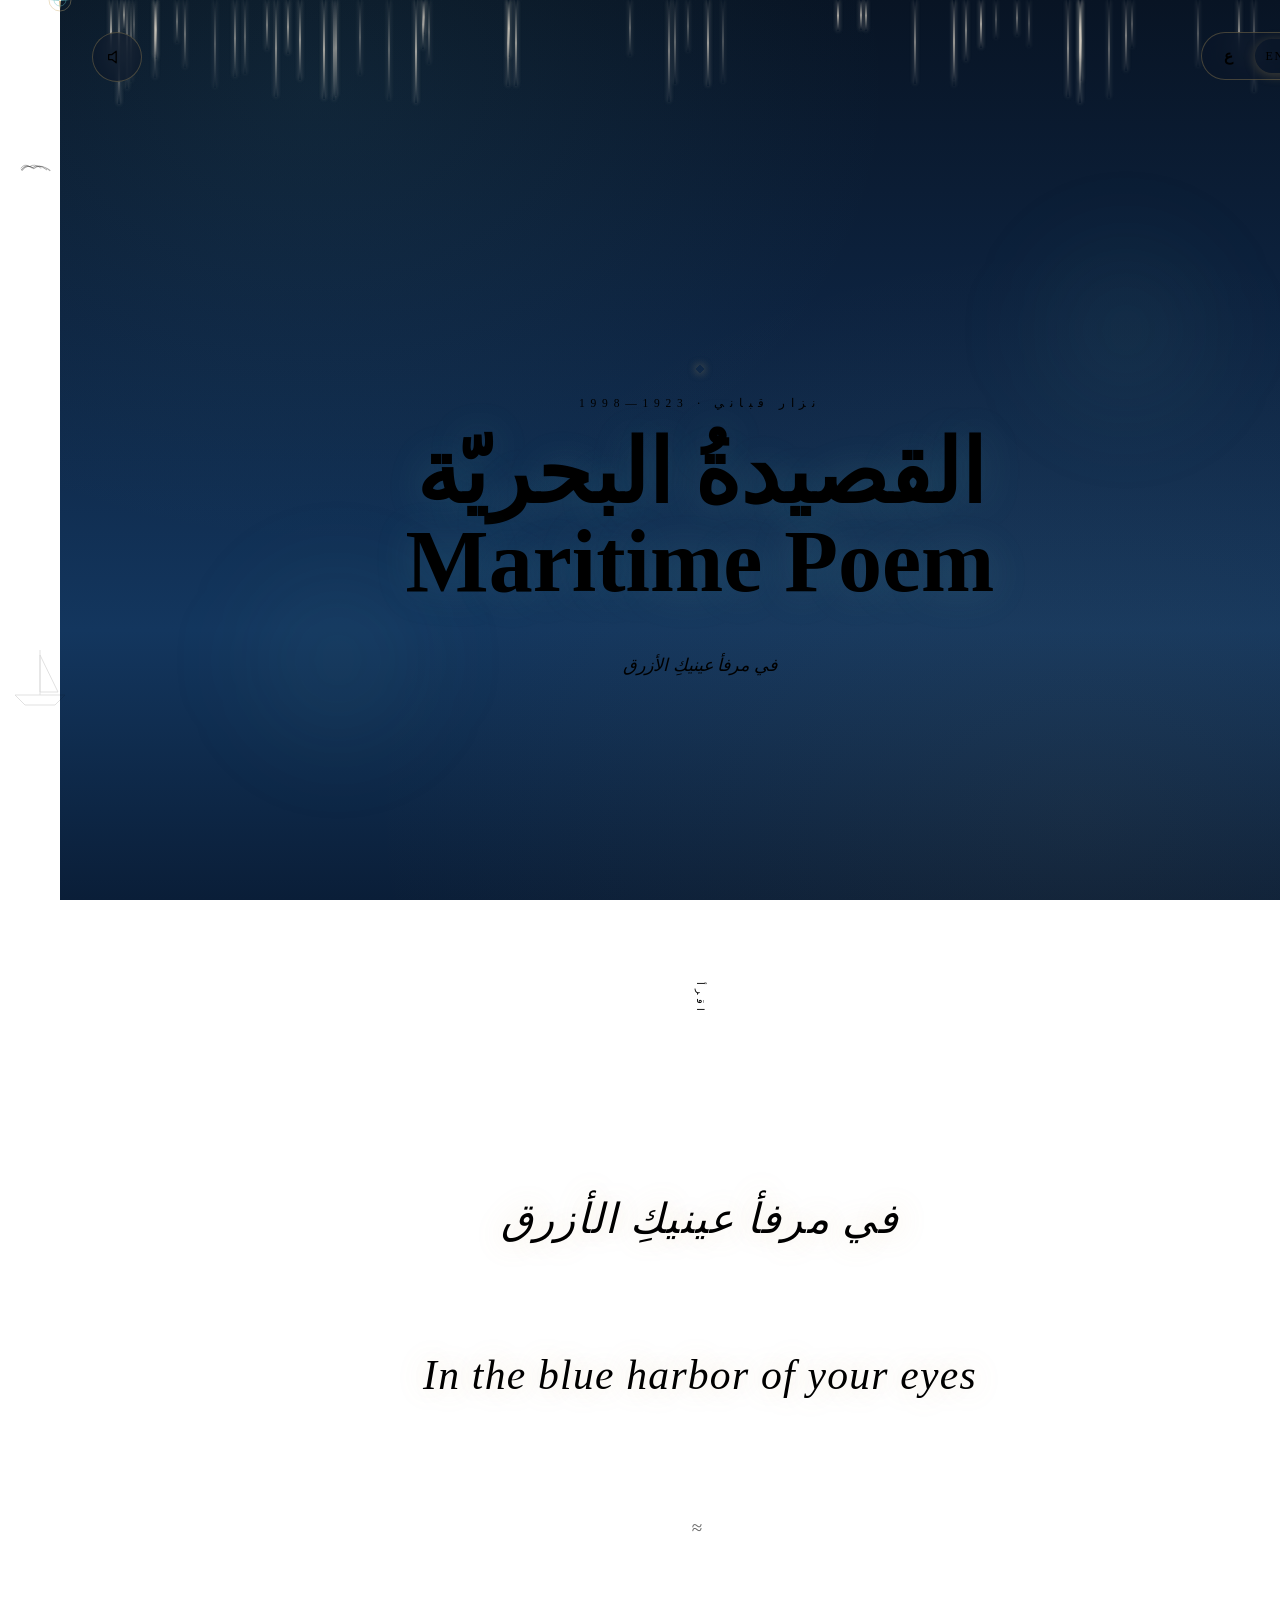
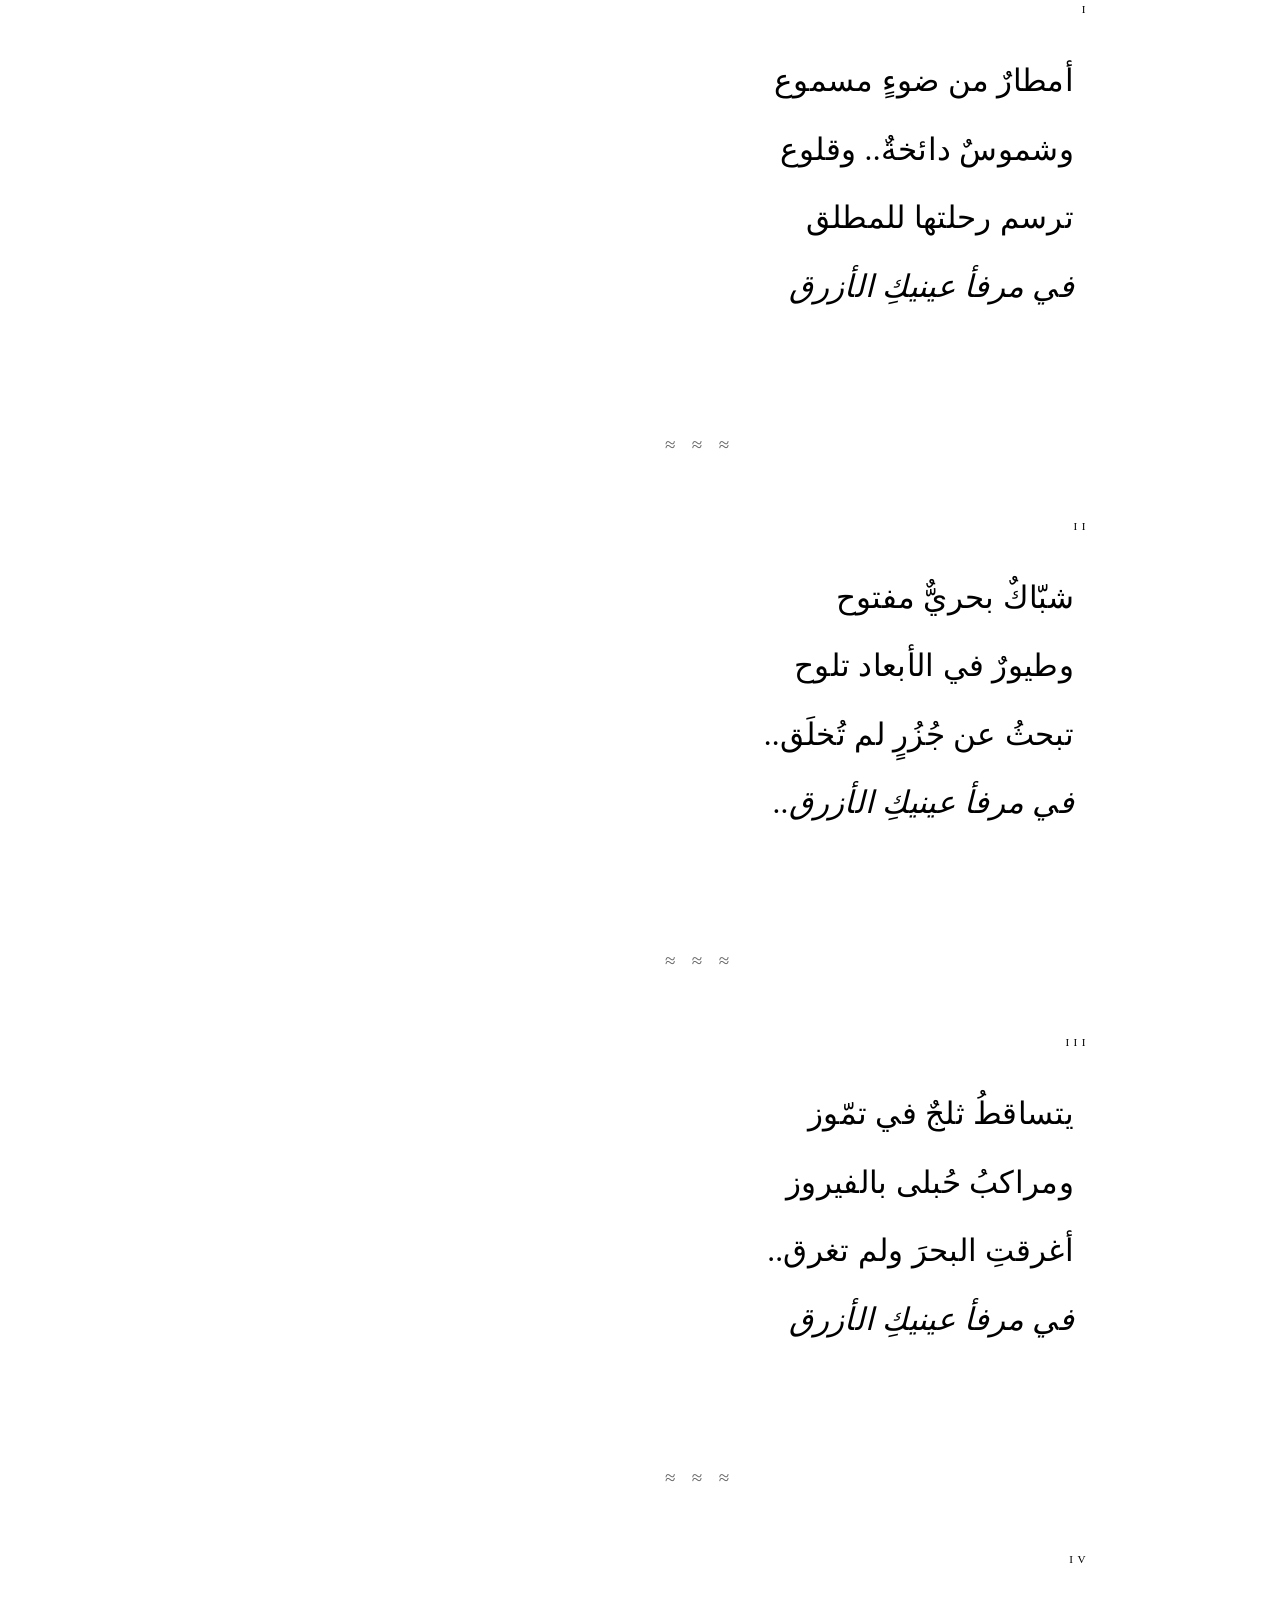
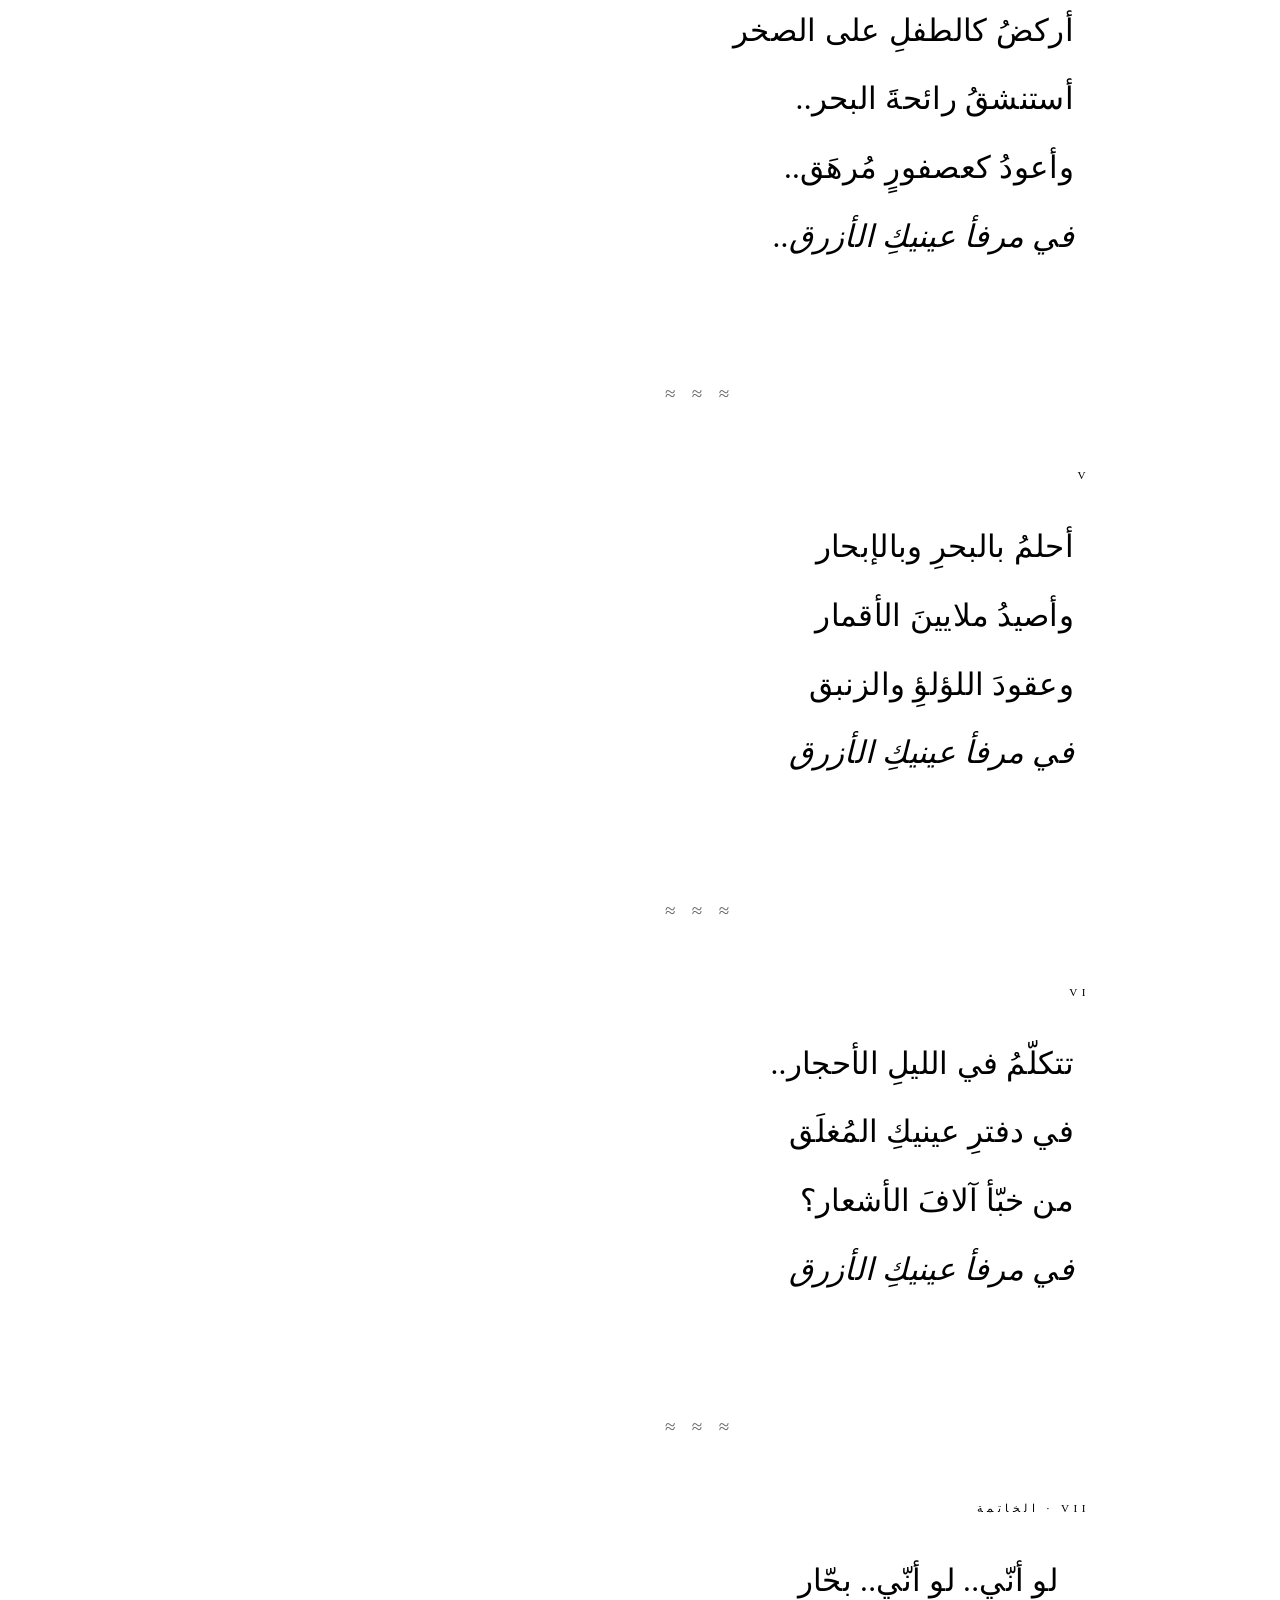
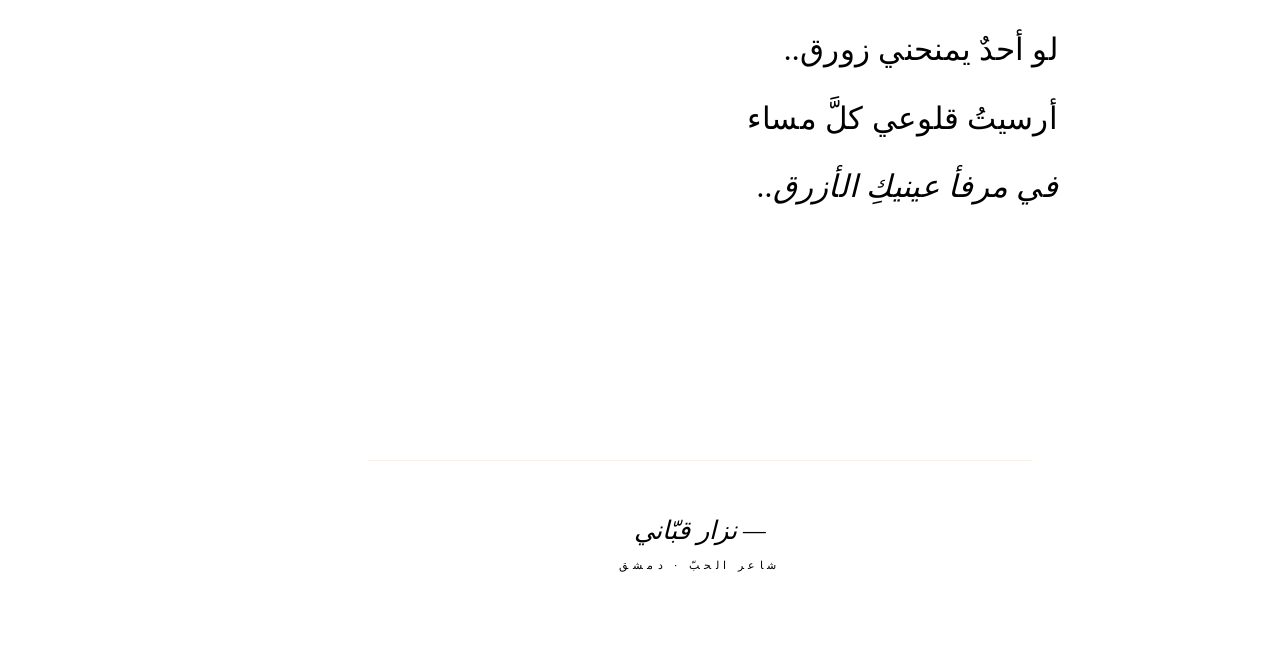
==== index.html @ 9390dfd2 "Update index.html" ====
<!DOCTYPE html>

<html lang="ar" dir="rtl">
<head>
<meta charset="UTF-8" />
<meta name="viewport" content="width=device-width, initial-scale=1.0" />
<title>القصيدة البحرية — نزار قباني</title>
<link rel="preconnect" href="https://fonts.googleapis.com">
<link rel="preconnect" href="https://fonts.gstatic.com" crossorigin>
<link href="https://fonts.googleapis.com/css2?family=Amiri:ital,wght@0,400;0,700;1,400&family=Marcellus&family=Cormorant+Garamond:ital,wght@0,300;1,300&display=swap" rel="stylesheet">
<style>
  :root {
    --ink: #0a1628;
    --deep: #0d2340;
    --harbor: #13365e;
    --wave: #1f5a8c;
    --mist: #6b96bd;
    --pearl: #e8dfd0;
    --gold: #c9a861;
    --turquoise: #5fb8b8;
    --paper: #f2ebdc;
  }

- { margin: 0; padding: 0; box-sizing: border-box; }

html, body {
background: var(–ink);
color: var(–paper);
font-family: ‘Amiri’, serif;
min-height: 100vh;
overflow-x: hidden;
}

/* ocean depth background */
.sea {
position: fixed;
inset: 0;
background:
radial-gradient(ellipse at 20% 10%, rgba(95, 184, 184, 0.08) 0%, transparent 40%),
radial-gradient(ellipse at 80% 90%, rgba(201, 168, 97, 0.06) 0%, transparent 50%),
linear-gradient(180deg, #081424 0%, #0d2340 35%, #13365e 70%, #0a1e38 100%);
z-index: -2;
}

/* grain overlay */
.sea::after {
content: ‘’;
position: absolute;
inset: 0;
background-image: url(“data:image/svg+xml;utf8,<svg xmlns='http://www.w3.org/2000/svg' width='200' height='200'><filter id='n'><feTurbulence type='fractalNoise' baseFrequency='0.9' numOctaves='3'/><feColorMatrix values='0 0 0 0 0.95, 0 0 0 0 0.87, 0 0 0 0 0.82, 0 0 0 0.08 0'/></filter><rect width='100%' height='100%' filter='url(%23n)'/></svg>”);
opacity: 0.5;
mix-blend-mode: overlay;
pointer-events: none;
}

/* falling light — “أمطار من ضوء مسموع” */
.rain {
position: fixed;
inset: 0;
z-index: 0;
pointer-events: none;
overflow: hidden;
}

.rain span {
position: absolute;
top: 0;
width: 1.5px;
background: linear-gradient(180deg, transparent, rgba(232, 223, 208, 0.9) 50%, transparent);
animation: fall linear infinite;
box-shadow: 0 0 4px rgba(232, 223, 208, 0.5);
will-change: transform;
}

@keyframes fall {
0% { transform: translateY(-20vh); opacity: 0; }
10% { opacity: 1; }
90% { opacity: 1; }
100% { transform: translateY(120vh); opacity: 0; }
}

/* distant birds */
.bird {
position: fixed;
top: 18%;
left: -40px;
z-index: -1;
opacity: 0.35;
animation: drift 60s linear infinite;
color: var(–mist);
}

.bird:nth-child(2) { top: 24%; animation-duration: 80s; animation-delay: -20s; opacity: 0.2;}
.bird:nth-child(3) { top: 14%; animation-duration: 95s; animation-delay: -45s; opacity: 0.28;}

@keyframes drift {
to { transform: translateX(110vw); }
}

/* layout */
.stage {
min-height: 100vh;
display: flex;
flex-direction: column;
align-items: center;
justify-content: center;
padding: 8vh 6vw;
position: relative;
z-index: 2;
}

/* top ornament */
.ornament {
display: flex;
align-items: center;
gap: 1.2rem;
color: var(–gold);
opacity: 0;
animation: fadeIn 2s 0.2s ease forwards;
}

.ornament .line {
width: 60px;
height: 1px;
background: linear-gradient(90deg, transparent, var(–gold), transparent);
}

.ornament .diamond {
width: 6px; height: 6px;
background: var(–gold);
transform: rotate(45deg);
box-shadow: 0 0 8px rgba(201, 168, 97, 0.6);
}

/* eyebrow */
.eyebrow {
font-family: ‘Marcellus’, serif;
font-size: 0.72rem;
letter-spacing: 0.5em;
color: var(–gold);
text-transform: uppercase;
margin-top: 1.5rem;
opacity: 0;
animation: fadeIn 2s 0.8s ease forwards;
}

/* title */
.title {
font-family: ‘Amiri’, serif;
font-weight: 700;
font-size: clamp(2.8rem, 7vw, 5.5rem);
line-height: 1;
color: var(–paper);
margin-top: 1.2rem;
margin-bottom: 0.6rem;
text-align: center;
opacity: 0;
animation: riseUp 2s 1.2s ease forwards;
text-shadow: 0 2px 40px rgba(95, 184, 184, 0.2);
}

.title .word {
display: inline-block;
position: relative;
}

.title .word::after {
content: ‘’;
position: absolute;
bottom: -10px;
right: 50%;
transform: translateX(50%);
width: 40px;
height: 1px;
background: var(–gold);
opacity: 0.5;
}

.byline {
font-family: ‘Amiri’, serif;
font-style: italic;
font-size: 1.1rem;
color: var(–mist);
margin-top: 2.5rem;
opacity: 0;
animation: fadeIn 2s 1.8s ease forwards;
}

/* scroll cue */
.scroll-cue {
position: absolute;
bottom: 4vh;
left: 50%;
transform: translateX(-50%);
font-family: ‘Marcellus’, serif;
font-size: 0.65rem;
letter-spacing: 0.4em;
color: var(–mist);
opacity: 0;
animation: fadeIn 2s 2.5s ease forwards, pulse 2s 3s ease infinite;
writing-mode: vertical-rl;
}

@keyframes pulse {
0%, 100% { opacity: 0.4; }
50% { opacity: 1; }
}

/* poem section */
.poem {
max-width: 780px;
margin: 0 auto;
padding: 10vh 6vw 14vh;
position: relative;
z-index: 2;
}

.stanza {
margin-bottom: 7rem;
position: relative;
opacity: 0;
transform: translateY(30px);
transition: all 1.5s ease;
}

.stanza.visible {
opacity: 1;
transform: translateY(0);
}

.stanza-num {
font-family: ‘Marcellus’, serif;
font-size: 0.7rem;
letter-spacing: 0.4em;
color: var(–gold);
margin-bottom: 2rem;
display: flex;
align-items: center;
gap: 1rem;
}

.stanza-num::before {
content: ‘’;
width: 40px;
height: 1px;
background: var(–gold);
opacity: 0.6;
}

.verse {
font-family: ‘Amiri’, serif;
font-size: clamp(1.4rem, 2.6vw, 1.95rem);
line-height: 2.2;
color: var(–paper);
text-align: right;
letter-spacing: 0.01em;
}

.verse .line {
display: block;
position: relative;
padding-right: 1rem;
transition: all 0.4s ease;
}

.verse .line:hover {
color: var(–turquoise);
padding-right: 1.4rem;
}

.verse .refrain {
color: var(–gold);
font-style: italic;
font-weight: 400;
}

.verse .refrain.big {
font-size: clamp(1.8rem, 3.5vw, 2.6rem);
text-align: center;
display: block;
padding: 2rem 0;
letter-spacing: 0.03em;
text-shadow: 0 0 30px rgba(201, 168, 97, 0.3);
}

.stanza.opening {
text-align: center;
margin-bottom: 4rem;
}

.stanza.final .verse {
border-right: 2px solid var(–gold);
padding-right: 1.5rem;
margin-right: -0.5rem;
}

.stanza.final .stanza-num {
color: var(–turquoise);
}

.stanza.final .stanza-num::before {
background: var(–turquoise);
}

.verse .accent {
color: var(–turquoise);
}

/* decorative separator */
.divider {
display: flex;
align-items: center;
justify-content: center;
gap: 1rem;
margin: 4rem auto;
color: var(–gold);
opacity: 0.6;
}

.divider .wave {
font-size: 1.2rem;
letter-spacing: 0.3em;
}

.divider .line {
width: 80px;
height: 1px;
background: linear-gradient(90deg, transparent, var(–gold), transparent);
}

/* footer */
.footer {
text-align: center;
padding: 6vh 2rem 10vh;
border-top: 1px solid rgba(201, 168, 97, 0.15);
max-width: 600px;
margin: 0 auto;
position: relative;
z-index: 2;
}

.footer .signature {
font-family: ‘Amiri’, serif;
font-style: italic;
font-size: 1.6rem;
color: var(–paper);
margin-bottom: 0.8rem;
}

.footer .meta {
font-family: ‘Marcellus’, serif;
font-size: 0.7rem;
letter-spacing: 0.4em;
color: var(–mist);
text-transform: uppercase;
}

/* animations */
@keyframes fadeIn {
to { opacity: 1; }
}

@keyframes riseUp {
to { opacity: 1; transform: translateY(0); }
}

/* decorative ship silhouette */
.ship {
position: absolute;
bottom: 20%;
left: -60px;
width: 80px;
opacity: 0.15;
color: var(–pearl);
animation: sail 90s linear infinite;
}

@keyframes sail {
to { transform: translateX(110vw); }
}

/* turquoise glow spots — “مراكب حبلى بالفيروز” */
.glow {
position: fixed;
width: 300px;
height: 300px;
border-radius: 50%;
background: radial-gradient(circle, rgba(95, 184, 184, 0.08) 0%, transparent 60%);
pointer-events: none;
z-index: -1;
filter: blur(40px);
}

.glow.a { top: 20%; right: 5%; animation: breathe 8s ease-in-out infinite; }
.glow.b { bottom: 10%; left: 10%; animation: breathe 12s ease-in-out infinite reverse; }

@keyframes breathe {
0%, 100% { transform: scale(1); opacity: 0.5; }
50% { transform: scale(1.2); opacity: 1; }
}

@media (max-width: 600px) {
.verse { font-size: 1.35rem; line-height: 2; }
.stanza { margin-bottom: 5rem; }
}

/* ============ INTERACTIVITY ============ */

/* custom cursor — a small compass/star */
body {
cursor: none;
}
@media (max-width: 768px) {
body { cursor: auto; }
.cursor, .cursor-trail { display: none !important; }
}

.cursor {
position: fixed;
top: 0; left: 0;
width: 24px;
height: 24px;
pointer-events: none;
z-index: 9999;
transform: translate(-50%, -50%);
transition: transform 0.1s ease-out, width 0.3s ease, height 0.3s ease;
mix-blend-mode: screen;
}

.cursor svg {
width: 100%;
height: 100%;
animation: cursorSpin 8s linear infinite;
}

.cursor.hover {
width: 50px;
height: 50px;
}

.cursor.hover svg {
animation-duration: 3s;
}

@keyframes cursorSpin {
to { transform: rotate(360deg); }
}

.cursor-trail {
position: fixed;
width: 4px;
height: 4px;
border-radius: 50%;
background: var(–turquoise);
pointer-events: none;
z-index: 9998;
transform: translate(-50%, -50%);
opacity: 0.8;
animation: trailFade 1.2s ease-out forwards;
}

@keyframes trailFade {
to {
opacity: 0;
transform: translate(-50%, -50%) scale(3);
}
}

/* click ripple — concentric circles like a stone in water */
.ripple {
position: fixed;
border: 1px solid var(–turquoise);
border-radius: 50%;
pointer-events: none;
z-index: 9997;
transform: translate(-50%, -50%);
animation: rippleOut 1.4s ease-out forwards;
}

@keyframes rippleOut {
0% {
width: 0; height: 0;
opacity: 0.8;
border-width: 2px;
}
100% {
width: 250px; height: 250px;
opacity: 0;
border-width: 0.5px;
}
}

/* constellation canvas */
#constellation {
position: fixed;
inset: 0;
pointer-events: none;
z-index: -1;
opacity: 0.6;
}

/* sound toggle */
.sound-toggle {
position: fixed;
top: 2rem;
left: 2rem;
z-index: 100;
background: rgba(10, 22, 40, 0.6);
backdrop-filter: blur(12px);
-webkit-backdrop-filter: blur(12px);
border: 1px solid rgba(201, 168, 97, 0.3);
border-radius: 50%;
width: 50px;
height: 50px;
display: flex;
align-items: center;
justify-content: center;
cursor: none;
color: var(–gold);
transition: all 0.3s ease;
opacity: 0;
animation: fadeIn 2s 3s ease forwards;
}

.sound-toggle:hover {
background: rgba(201, 168, 97, 0.15);
transform: scale(1.1);
}

.sound-toggle svg {
width: 20px;
height: 20px;
}

.sound-toggle .wave-anim {
display: none;
}

.sound-toggle.playing .wave-anim {
display: inline;
animation: soundWave 1.2s ease-in-out infinite;
transform-origin: center;
}

.sound-toggle.playing .wave-anim.w2 {
animation-delay: 0.2s;
}

.sound-toggle.playing .wave-anim.w3 {
animation-delay: 0.4s;
}

@keyframes soundWave {
0%, 100% { opacity: 0.3; }
50% { opacity: 1; }
}

/* line hover — gentle tilt + glow */
.verse .line {
display: block;
position: relative;
padding-right: 1rem;
transition: all 0.5s cubic-bezier(0.2, 0.8, 0.2, 1);
cursor: none;
}

.verse .line:hover {
color: var(–turquoise);
padding-right: 1.8rem;
text-shadow: 0 0 20px rgba(95, 184, 184, 0.5);
transform: translateX(-8px);
letter-spacing: 0.02em;
}

/* line reveal marker — a small drop that appears on hover */
.verse .line::before {
content: ‘’;
position: absolute;
right: 0;
top: 50%;
width: 6px;
height: 6px;
border-radius: 50%;
background: var(–turquoise);
transform: translateY(-50%) scale(0);
transition: transform 0.4s cubic-bezier(0.2, 0.8, 0.2, 1);
box-shadow: 0 0 12px var(–turquoise);
}

.verse .line:hover::before {
transform: translateY(-50%) scale(1);
}

/* remove padding override from refrain.big */
.verse .refrain.big:hover {
padding-right: 0;
transform: none;
}

/* ============ LANGUAGE TOGGLE ============ */
.lang-toggle {
position: fixed;
top: 2rem;
right: 2rem;
z-index: 100;
background: rgba(10, 22, 40, 0.6);
backdrop-filter: blur(12px);
-webkit-backdrop-filter: blur(12px);
border: 1px solid rgba(201, 168, 97, 0.3);
border-radius: 40px;
padding: 6px;
display: flex;
align-items: center;
gap: 0;
cursor: none;
opacity: 0;
animation: fadeIn 2s 3s ease forwards;
font-family: ‘Marcellus’, serif;
}

.lang-toggle button {
background: none;
border: none;
color: var(–mist);
font-family: ‘Marcellus’, serif;
font-size: 0.75rem;
letter-spacing: 0.15em;
padding: 8px 16px;
border-radius: 30px;
cursor: none;
transition: all 0.4s cubic-bezier(0.2, 0.8, 0.2, 1);
position: relative;
z-index: 2;
}

.lang-toggle button.ar {
font-family: ‘Amiri’, serif;
font-size: 0.95rem;
letter-spacing: 0;
}

.lang-toggle .slider {
position: absolute;
top: 6px;
bottom: 6px;
background: linear-gradient(135deg, var(–gold), #b8934d);
border-radius: 30px;
transition: all 0.5s cubic-bezier(0.2, 0.8, 0.2, 1);
box-shadow: 0 2px 12px rgba(201, 168, 97, 0.3);
z-index: 1;
}

.lang-toggle.ar .slider {
right: 6px;
left: 50%;
}

.lang-toggle.en .slider {
right: 50%;
left: 6px;
}

.lang-toggle button.active {
color: var(–ink);
font-weight: 600;
}

/* Adjust sound toggle position so it doesn’t collide */
.sound-toggle {
top: 2rem;
left: 2rem;
}

/* ============ BILINGUAL CONTENT ============ */
/* English body uses a different font family */
body.en-mode {
font-family: ‘Cormorant Garamond’, serif;
}

body.en-mode .verse {
font-family: ‘Cormorant Garamond’, serif;
font-weight: 300;
text-align: left;
direction: ltr;
}

body.en-mode .verse .line {
padding-right: 0;
padding-left: 1rem;
}

body.en-mode .verse .line:hover {
padding-right: 0;
padding-left: 1.8rem;
transform: translateX(8px);
}

body.en-mode .verse .line::before {
right: auto;
left: 0;
}

body.en-mode .stanza-num::before {
/* flip the leading line */
}

body.en-mode .byline,
body.en-mode .title,
body.en-mode .verse .refrain.big,
body.en-mode .signature {
font-family: ‘Cormorant Garamond’, serif;
}

body.en-mode .eyebrow,
body.en-mode .ornament,
body.en-mode .footer .meta {
/* keep as is */
}

/* content visibility */
.ar-content { display: block; }
.en-content { display: none; }

body.en-mode {
direction: ltr;
}
body.en-mode .ar-content { display: none; }
body.en-mode .en-content { display: block; }

body.en-mode .stanza-num {
font-family: ‘Marcellus’, serif;
}

/* Smooth fade when switching */
.poem, .stage, .footer {
transition: opacity 0.3s ease;
}

body.switching .poem,
body.switching .stage,
body.switching .footer {
opacity: 0;
}
</style>

</head>
<body>

<div class="sea"></div>
<div class="glow a"></div>
<div class="glow b"></div>

<!-- constellation canvas — "أصيد ملايين الأقمار" -->

<canvas id="constellation"></canvas>

<!-- custom compass cursor -->

<div class="cursor" id="cursor">
  <svg viewBox="0 0 24 24" fill="none">
    <circle cx="12" cy="12" r="11" stroke="#c9a861" stroke-width="0.6" opacity="0.6"/>
    <circle cx="12" cy="12" r="6" stroke="#5fb8b8" stroke-width="0.5" opacity="0.8"/>
    <path d="M12 2 L13 12 L12 22 L11 12 Z" fill="#c9a861" opacity="0.9"/>
    <path d="M2 12 L12 11 L22 12 L12 13 Z" fill="#5fb8b8" opacity="0.7"/>
    <circle cx="12" cy="12" r="1.2" fill="#f2ebdc"/>
  </svg>
</div>

<!-- sound toggle -->

<button class="sound-toggle" id="soundToggle" aria-label="تشغيل/إيقاف صوت البحر">
  <svg viewBox="0 0 24 24" fill="none" stroke="currentColor" stroke-width="1.5" stroke-linecap="round" stroke-linejoin="round">
    <path d="M11 5 L6 9 H2 V15 H6 L11 19 Z"/>
    <path class="wave-anim w1" d="M15.5 8.5 Q 17 12, 15.5 15.5" stroke-width="1.2"/>
    <path class="wave-anim w2" d="M18 6 Q 21 12, 18 18" stroke-width="1.2"/>
    <path class="wave-anim w3" d="M20.5 3.5 Q 25 12, 20.5 20.5" stroke-width="1.2"/>
  </svg>
</button>

<!-- language toggle -->

<div class="lang-toggle ar" id="langToggle">
  <div class="slider"></div>
  <button class="en" data-lang="en">EN</button>
  <button class="ar active" data-lang="ar">ع</button>
</div>

<!-- falling light -->

<div class="rain" id="rain"></div>

<!-- birds -->

<svg class="bird" width="28" height="10" viewBox="0 0 28 10" fill="none">
  <path d="M1 8 Q 6 1, 12 6 Q 18 1, 27 8" stroke="currentColor" stroke-width="1" fill="none"/>
</svg>
<svg class="bird" width="22" height="8" viewBox="0 0 28 10" fill="none">
  <path d="M1 8 Q 6 1, 12 6 Q 18 1, 27 8" stroke="currentColor" stroke-width="1" fill="none"/>
</svg>
<svg class="bird" width="32" height="11" viewBox="0 0 28 10" fill="none">
  <path d="M1 8 Q 6 1, 12 6 Q 18 1, 27 8" stroke="currentColor" stroke-width="1" fill="none"/>
</svg>

<!-- distant sailboat -->

<svg class="ship" viewBox="0 0 80 80" fill="none">
  <path d="M40 10 L40 55 L15 55 L25 65 L55 65 L65 55 L40 55" stroke="currentColor" stroke-width="0.8" fill="none"/>
  <path d="M40 15 L58 52 L40 52 Z" stroke="currentColor" stroke-width="0.8" fill="none"/>
</svg>

<!-- HERO -->

<section class="stage">
  <div class="ornament">
    <div class="line"></div>
    <div class="diamond"></div>
    <div class="line"></div>
  </div>

  <div class="eyebrow ar-content">نزار قباني · 1923—1998</div>
  <div class="eyebrow en-content">Nizar Qabbani · 1923—1998</div>

  <h1 class="title">
    <span class="word ar-content">القصيدةُ البحريّة</span>
    <span class="word en-content">Maritime Poem</span>
  </h1>

  <p class="byline ar-content">في مرفأ عينيكِ الأزرق</p>
  <p class="byline en-content"><em>In the blue harbor of your eyes</em></p>

  <div class="scroll-cue ar-content">اقرأ</div>
  <div class="scroll-cue en-content">READ</div>
</section>

<!-- POEM -->

<section class="poem">

  <!-- Opening refrain -->

  <div class="stanza opening" data-stanza>
    <div class="verse">
      <span class="line refrain big ar-content">في مرفأ عينيكِ الأزرق</span>
      <span class="line refrain big en-content">In the blue harbor of your eyes</span>
    </div>
  </div>

  <div class="divider" data-stanza>
    <div class="line"></div>
    <div class="wave">≈</div>
    <div class="line"></div>
  </div>

  <!-- STANZA I -->

  <div class="stanza" data-stanza>
    <div class="stanza-num">I</div>
    <div class="verse ar-content">
      <span class="line">أمطارٌ من ضوءٍ مسموع</span>
      <span class="line">وشموسٌ دائخةٌ.. وقلوع</span>
      <span class="line accent">ترسم رحلتها للمطلق</span>
      <span class="line refrain">في مرفأ عينيكِ الأزرق</span>
    </div>
    <div class="verse en-content">
      <span class="line">Blow rains of melodious lights,</span>
      <span class="line">Dizzy suns and sails</span>
      <span class="line accent">Painting their voyage to endlessness.</span>
      <span class="line refrain">In the blue harbor of your eyes</span>
    </div>
  </div>

  <div class="divider" data-stanza>
    <div class="line"></div>
    <div class="wave">≈ ≈ ≈</div>
    <div class="line"></div>
  </div>

  <!-- STANZA II -->

  <div class="stanza" data-stanza>
    <div class="stanza-num">II</div>
    <div class="verse ar-content">
      <span class="line">شبّاكٌ بحريٌّ مفتوح</span>
      <span class="line">وطيورٌ في الأبعاد تلوح</span>
      <span class="line accent">تبحثُ عن جُزُرٍ لم تُخلَق..</span>
      <span class="line refrain">في مرفأ عينيكِ الأزرق..</span>
    </div>
    <div class="verse en-content">
      <span class="line">Is an open sea window,</span>
      <span class="line">And birds appear in the distance</span>
      <span class="line accent">Searching for islands still unborn.</span>
      <span class="line refrain">In the blue harbor of your eyes</span>
    </div>
  </div>

  <div class="divider" data-stanza>
    <div class="line"></div>
    <div class="wave">≈ ≈ ≈</div>
    <div class="line"></div>
  </div>

  <!-- STANZA III -->

  <div class="stanza" data-stanza>
    <div class="stanza-num">III</div>
    <div class="verse ar-content">
      <span class="line">يتساقطُ ثلجٌ في تمّوز</span>
      <span class="line">ومراكبُ حُبلى بالفيروز</span>
      <span class="line accent">أغرقتِ البحرَ ولم تغرق..</span>
      <span class="line refrain">في مرفأ عينيكِ الأزرق</span>
    </div>
    <div class="verse en-content">
      <span class="line">Snow falls in July.</span>
      <span class="line">Ships laden with turquoise</span>
      <span class="line accent">Spill over the sea and are not drowned.</span>
      <span class="line refrain">In the blue harbor of your eyes</span>
    </div>
  </div>

  <div class="divider" data-stanza>
    <div class="line"></div>
    <div class="wave">≈ ≈ ≈</div>
    <div class="line"></div>
  </div>

  <!-- STANZA IV -->

  <div class="stanza" data-stanza>
    <div class="stanza-num">IV</div>
    <div class="verse ar-content">
      <span class="line">أركضُ كالطفلِ على الصخر</span>
      <span class="line">أستنشقُ رائحةَ البحر..</span>
      <span class="line accent">وأعودُ كعصفورٍ مُرهَق..</span>
      <span class="line refrain">في مرفأ عينيكِ الأزرق..</span>
    </div>
    <div class="verse en-content">
      <span class="line">I run on the scattered rocks like a child</span>
      <span class="line">Breathing the fragrance of the sea</span>
      <span class="line accent">And return an exhausted bird.</span>
      <span class="line refrain">In the blue harbor of your eyes</span>
    </div>
  </div>

  <div class="divider" data-stanza>
    <div class="line"></div>
    <div class="wave">≈ ≈ ≈</div>
    <div class="line"></div>
  </div>

  <!-- STANZA V -->

  <div class="stanza" data-stanza>
    <div class="stanza-num">V</div>
    <div class="verse ar-content">
      <span class="line">أحلمُ بالبحرِ وبالإبحار</span>
      <span class="line">وأصيدُ ملايينَ الأقمار</span>
      <span class="line accent">وعقودَ اللؤلؤِ والزنبق</span>
      <span class="line refrain">في مرفأ عينيكِ الأزرق</span>
    </div>
    <div class="verse en-content">
      <span class="line">I dream of the sea and of voyages,</span>
      <span class="line">I hunt millions of moons,</span>
      <span class="line accent">Necklaces of pearls and lilies</span>
      <span class="line refrain">In the blue harbor of your eyes</span>
    </div>
  </div>

  <div class="divider" data-stanza>
    <div class="line"></div>
    <div class="wave">≈ ≈ ≈</div>
    <div class="line"></div>
  </div>

  <!-- STANZA VI -->

  <div class="stanza" data-stanza>
    <div class="stanza-num">VI</div>
    <div class="verse ar-content">
      <span class="line">تتكلّمُ في الليلِ الأحجار..</span>
      <span class="line">في دفترِ عينيكِ المُغلَق</span>
      <span class="line accent">من خبّأ آلافَ الأشعار؟</span>
      <span class="line refrain">في مرفأ عينيكِ الأزرق</span>
    </div>
    <div class="verse en-content">
      <span class="line">Stones sing in the night.</span>
      <span class="line">Who has hidden a thousand poems</span>
      <span class="line accent">In the closed book of your eyes?</span>
      <span class="line refrain">In the blue harbor of your eyes</span>
    </div>
  </div>

  <div class="divider" data-stanza>
    <div class="line"></div>
    <div class="wave">≈ ≈ ≈</div>
    <div class="line"></div>
  </div>

  <!-- STANZA VII — final -->

  <div class="stanza final" data-stanza>
    <div class="stanza-num ar-content">VII · الخاتمة</div>
    <div class="stanza-num en-content">VII · Envoi</div>
    <div class="verse ar-content">
      <span class="line">لو أنّي.. لو أنّي.. بحّار</span>
      <span class="line">لو أحدٌ يمنحني زورق..</span>
      <span class="line accent">أرسيتُ قلوعي كلَّ مساء</span>
      <span class="line refrain">في مرفأ عينيكِ الأزرق..</span>
    </div>
    <div class="verse en-content">
      <span class="line">If only, if only I were a sailor,</span>
      <span class="line">If only somebody'd give me a boat,</span>
      <span class="line accent">I would furl my sails each evening</span>
      <span class="line refrain">In the blue harbor of your eyes.</span>
    </div>
  </div>

</section>

<footer class="footer">
  <div class="signature ar-content">— نزار قبّاني</div>
  <div class="signature en-content"><em>— Nizar Qabbani</em></div>
  <div class="meta ar-content">شاعر الحبّ · دمشق</div>
  <div class="meta en-content">Poet of Love · Damascus</div>
</footer>

<script>
  // ============ FALLING LIGHT ============
  const rain = document.getElementById('rain');
  for (let i = 0; i < 60; i++) {
    const drop = document.createElement('span');
    const h = 30 + Math.random() * 80;
    const dur = 3 + Math.random() * 5;
    const delay = Math.random() * 5;
    drop.style.left = Math.random() * 100 + '%';
    drop.style.height = h + 'px';
    drop.style.animationDuration = dur + 's';
    drop.style.animationDelay = -delay + 's';
    drop.style.opacity = 0.3 + Math.random() * 0.5;
    rain.appendChild(drop);
  }

  // ============ STANZA REVEAL ON SCROLL ============
  const io = new IntersectionObserver((entries) => {
    entries.forEach(e => {
      if (e.isIntersecting) {
        e.target.classList.add('visible');
      }
    });
  }, { threshold: 0.2 });
  document.querySelectorAll('[data-stanza]').forEach(el => io.observe(el));

  // ============ CUSTOM CURSOR + TRAIL ============
  const cursor = document.getElementById('cursor');
  let mouseX = window.innerWidth / 2;
  let mouseY = window.innerHeight / 2;
  let lastTrailTime = 0;

  document.addEventListener('mousemove', (e) => {
    mouseX = e.clientX;
    mouseY = e.clientY;
    cursor.style.left = mouseX + 'px';
    cursor.style.top = mouseY + 'px';

    // sparse trail — one drop every 60ms max
    const now = Date.now();
    if (now - lastTrailTime > 60) {
      lastTrailTime = now;
      const trail = document.createElement('div');
      trail.className = 'cursor-trail';
      trail.style.left = mouseX + 'px';
      trail.style.top = mouseY + 'px';
      trail.style.background = Math.random() > 0.5 ? '#5fb8b8' : '#c9a861';
      document.body.appendChild(trail);
      setTimeout(() => trail.remove(), 1200);
    }
  });

  // cursor grows on interactive elements
  document.querySelectorAll('.line, .sound-toggle, .lang-toggle button').forEach(el => {
    el.addEventListener('mouseenter', () => cursor.classList.add('hover'));
    el.addEventListener('mouseleave', () => cursor.classList.remove('hover'));
  });

  // ============ CLICK RIPPLE ============
  document.addEventListener('click', (e) => {
    // don't ripple on the sound toggle
    if (e.target.closest('.sound-toggle')) return;

    const ripple = document.createElement('div');
    ripple.className = 'ripple';
    ripple.style.left = e.clientX + 'px';
    ripple.style.top = e.clientY + 'px';
    document.body.appendChild(ripple);
    setTimeout(() => ripple.remove(), 1400);

    // second, slower ripple for depth
    setTimeout(() => {
      const r2 = document.createElement('div');
      r2.className = 'ripple';
      r2.style.left = e.clientX + 'px';
      r2.style.top = e.clientY + 'px';
      r2.style.animationDuration = '2s';
      document.body.appendChild(r2);
      setTimeout(() => r2.remove(), 2000);
    }, 200);
  });

  // ============ CONSTELLATION ============
  // "وأصيدُ ملايينَ الأقمار" — mouse leaves behind stars that connect
  const canvas = document.getElementById('constellation');
  const ctx = canvas.getContext('2d');
  let stars = [];

  function resize() {
    canvas.width = window.innerWidth;
    canvas.height = window.innerHeight;
  }
  resize();
  window.addEventListener('resize', resize);

  document.addEventListener('mousemove', (e) => {
    // add stars sparingly
    if (Math.random() > 0.85) {
      stars.push({
        x: e.clientX + (Math.random() - 0.5) * 40,
        y: e.clientY + (Math.random() - 0.5) * 40,
        r: 0.5 + Math.random() * 1.5,
        life: 1,
        twinkle: Math.random() * Math.PI * 2
      });
    }
    // cap at 80 stars to keep it light
    if (stars.length > 80) stars.shift();
  });

  function drawConstellation() {
    ctx.clearRect(0, 0, canvas.width, canvas.height);

    // draw stars
    stars.forEach(s => {
      s.life -= 0.003;
      s.twinkle += 0.05;
      const alpha = Math.max(0, s.life) * (0.6 + Math.sin(s.twinkle) * 0.4);
      ctx.beginPath();
      ctx.arc(s.x, s.y, s.r, 0, Math.PI * 2);
      ctx.fillStyle = `rgba(232, 223, 208, ${alpha})`;
      ctx.fill();

      // glow halo
      ctx.beginPath();
      ctx.arc(s.x, s.y, s.r * 3, 0, Math.PI * 2);
      ctx.fillStyle = `rgba(201, 168, 97, ${alpha * 0.15})`;
      ctx.fill();
    });

    // connect close stars with thin lines
    for (let i = 0; i < stars.length; i++) {
      for (let j = i + 1; j < stars.length; j++) {
        const a = stars[i], b = stars[j];
        const dx = a.x - b.x, dy = a.y - b.y;
        const dist = Math.sqrt(dx * dx + dy * dy);
        if (dist < 120) {
          const alpha = (1 - dist / 120) * Math.min(a.life, b.life) * 0.25;
          ctx.beginPath();
          ctx.moveTo(a.x, a.y);
          ctx.lineTo(b.x, b.y);
          ctx.strokeStyle = `rgba(95, 184, 184, ${alpha})`;
          ctx.lineWidth = 0.5;
          ctx.stroke();
        }
      }
    }

    // remove dead stars
    stars = stars.filter(s => s.life > 0);
    requestAnimationFrame(drawConstellation);
  }
  drawConstellation();

  // ============ AMBIENT SEA SOUND (synthesized, no files) ============
  const soundBtn = document.getElementById('soundToggle');
  let audioCtx = null;
  let seaNodes = null;
  let playing = false;

  function createSeaSound() {
    const ctx = new (window.AudioContext || window.webkitAudioContext)();

    // gentle white noise → filtered = wave sound
    const bufferSize = 2 * ctx.sampleRate;
    const noiseBuffer = ctx.createBuffer(1, bufferSize, ctx.sampleRate);
    const output = noiseBuffer.getChannelData(0);
    for (let i = 0; i < bufferSize; i++) {
      output[i] = Math.random() * 2 - 1;
    }

    const noise = ctx.createBufferSource();
    noise.buffer = noiseBuffer;
    noise.loop = true;

    // band-pass filter to make it sound like waves (not static)
    const filter = ctx.createBiquadFilter();
    filter.type = 'lowpass';
    filter.frequency.value = 400;
    filter.Q.value = 0.5;

    // slow LFO modulates filter cutoff = rolling wave sensation
    const lfo = ctx.createOscillator();
    lfo.frequency.value = 0.12; // very slow
    const lfoGain = ctx.createGain();
    lfoGain.gain.value = 250;
    lfo.connect(lfoGain);
    lfoGain.connect(filter.frequency);

    // main gain — fade in softly
    const gain = ctx.createGain();
    gain.gain.value = 0;
    gain.gain.linearRampToValueAtTime(0.18, ctx.currentTime + 2);

    noise.connect(filter);
    filter.connect(gain);
    gain.connect(ctx.destination);

    noise.start();
    lfo.start();

    return { ctx, gain, noise, lfo };
  }

  soundBtn.addEventListener('click', () => {
    if (!playing) {
      if (!seaNodes) seaNodes = createSeaSound();
      else {
        seaNodes.gain.gain.cancelScheduledValues(seaNodes.ctx.currentTime);
        seaNodes.gain.gain.linearRampToValueAtTime(0.18, seaNodes.ctx.currentTime + 1.5);
      }
      soundBtn.classList.add('playing');
      playing = true;
    } else {
      seaNodes.gain.gain.cancelScheduledValues(seaNodes.ctx.currentTime);
      seaNodes.gain.gain.linearRampToValueAtTime(0, seaNodes.ctx.currentTime + 1);
      soundBtn.classList.remove('playing');
      playing = false;
    }
  });

  // ============ LANGUAGE TOGGLE ============
  const langToggle = document.getElementById('langToggle');
  const langButtons = langToggle.querySelectorAll('button');
  const html = document.documentElement;
  const body = document.body;

  langButtons.forEach(btn => {
    btn.addEventListener('click', () => {
      const lang = btn.dataset.lang;
      const currentLang = body.classList.contains('en-mode') ? 'en' : 'ar';
      if (lang === currentLang) return;

      // fade out → switch → fade in
      body.classList.add('switching');

      setTimeout(() => {
        if (lang === 'en') {
          body.classList.add('en-mode');
          html.setAttribute('lang', 'en');
          html.setAttribute('dir', 'ltr');
          langToggle.classList.remove('ar');
          langToggle.classList.add('en');
        } else {
          body.classList.remove('en-mode');
          html.setAttribute('lang', 'ar');
          html.setAttribute('dir', 'rtl');
          langToggle.classList.remove('en');
          langToggle.classList.add('ar');
        }

        // update active button state
        langButtons.forEach(b => b.classList.toggle('active', b.dataset.lang === lang));

        // fade back in
        setTimeout(() => body.classList.remove('switching'), 50);
      }, 300);
    });
  });
</script>

</body>
</html>
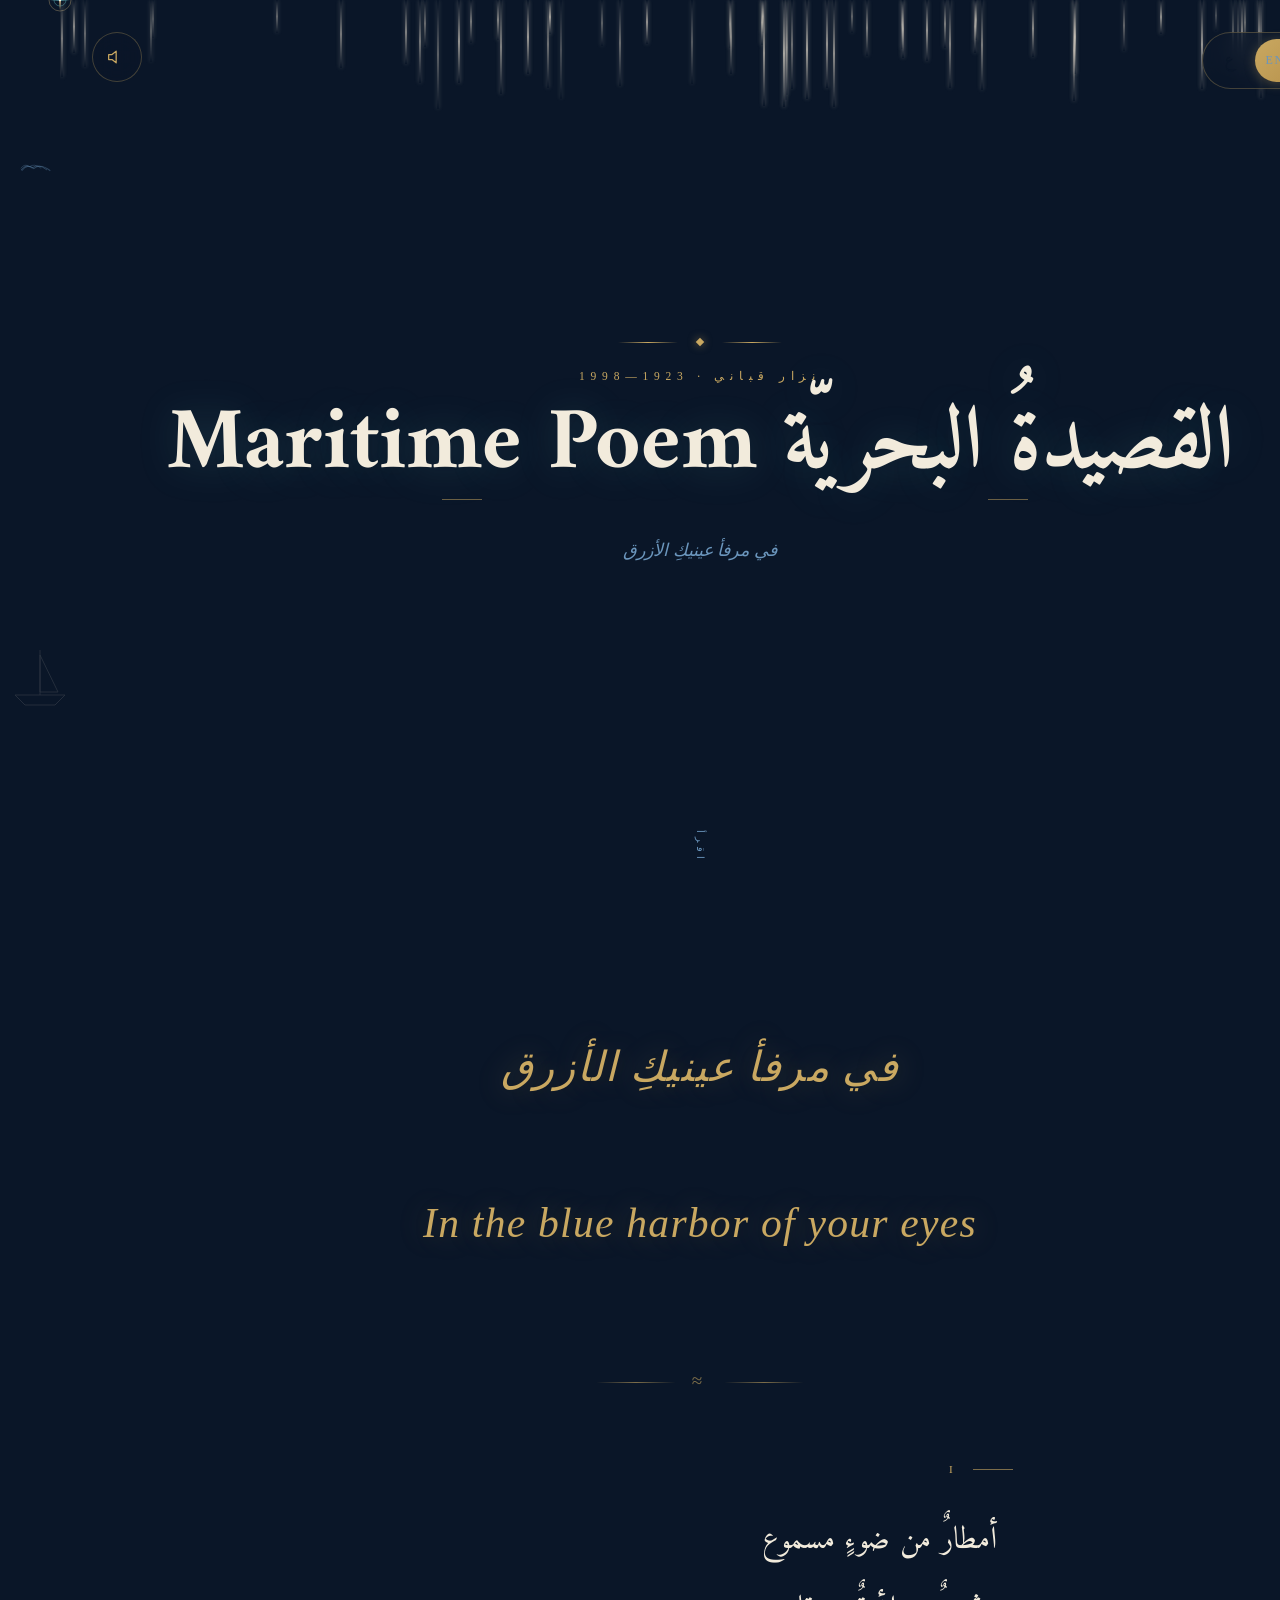
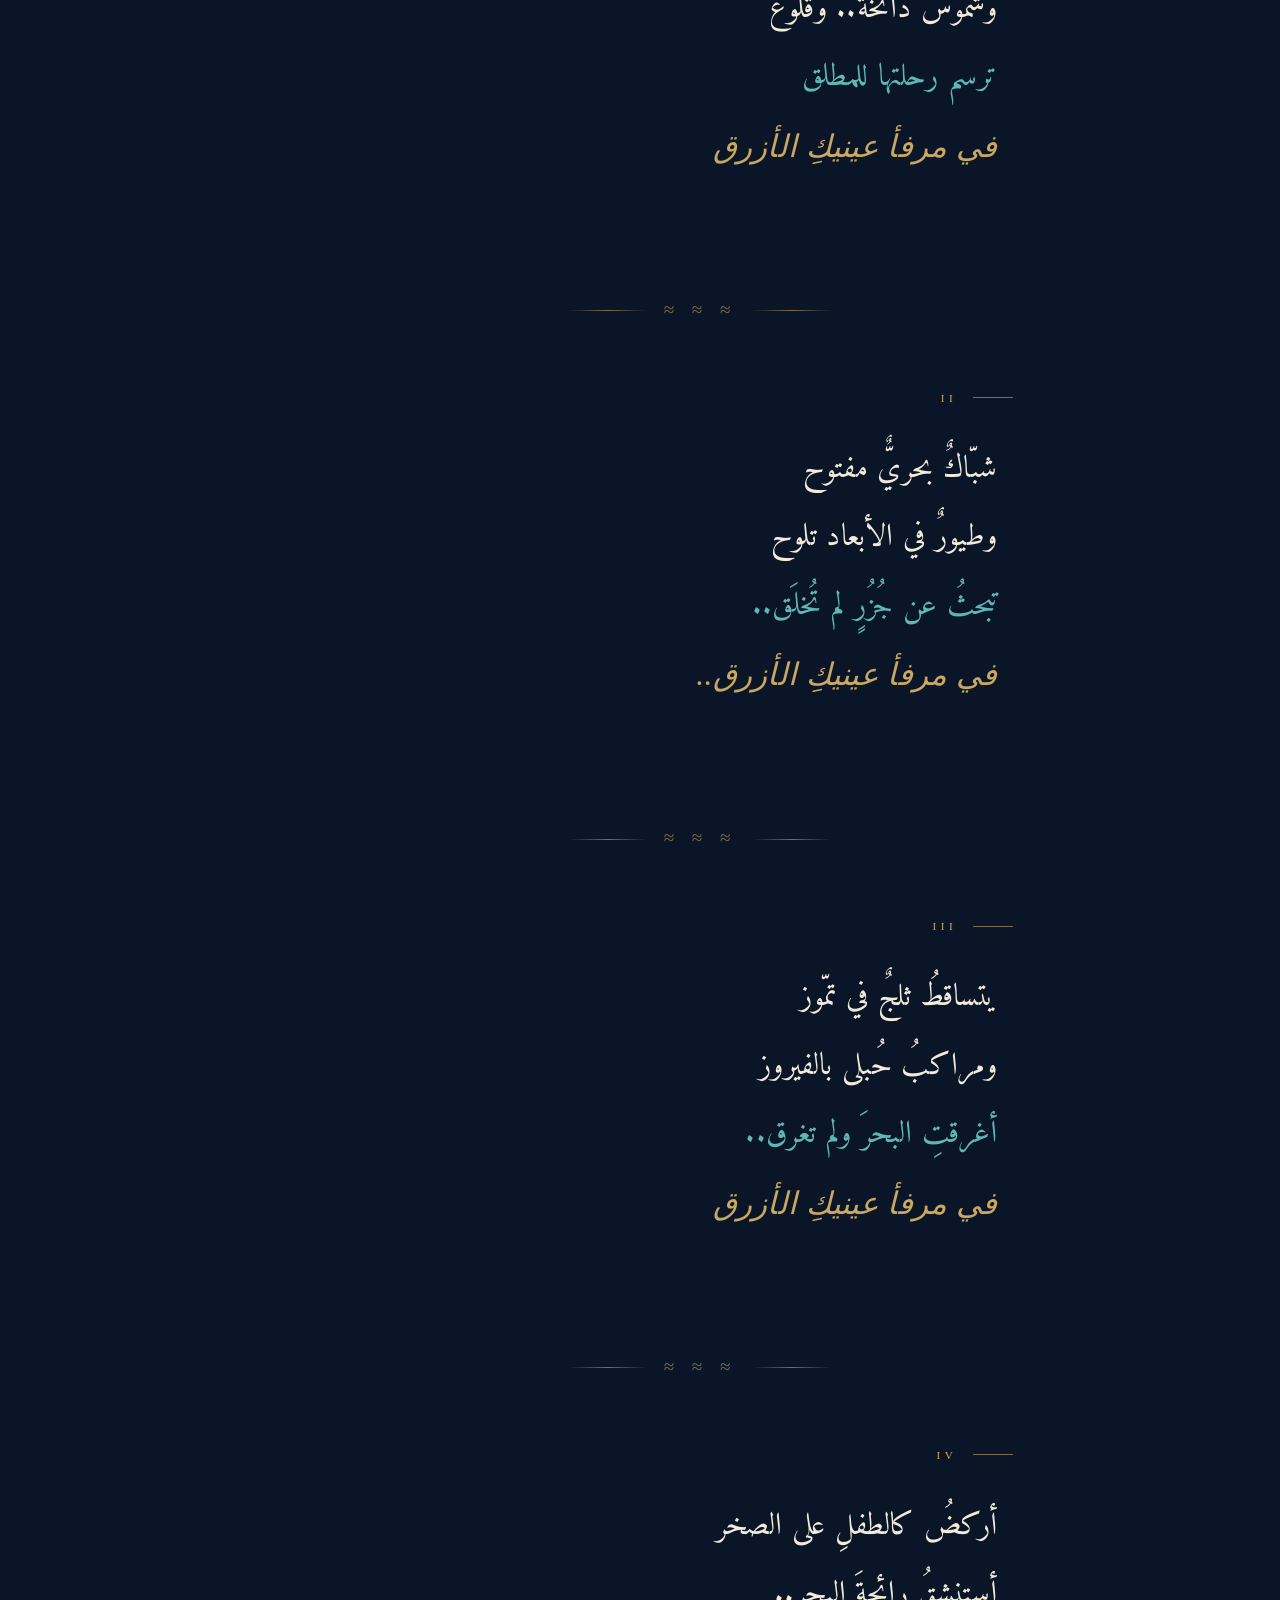
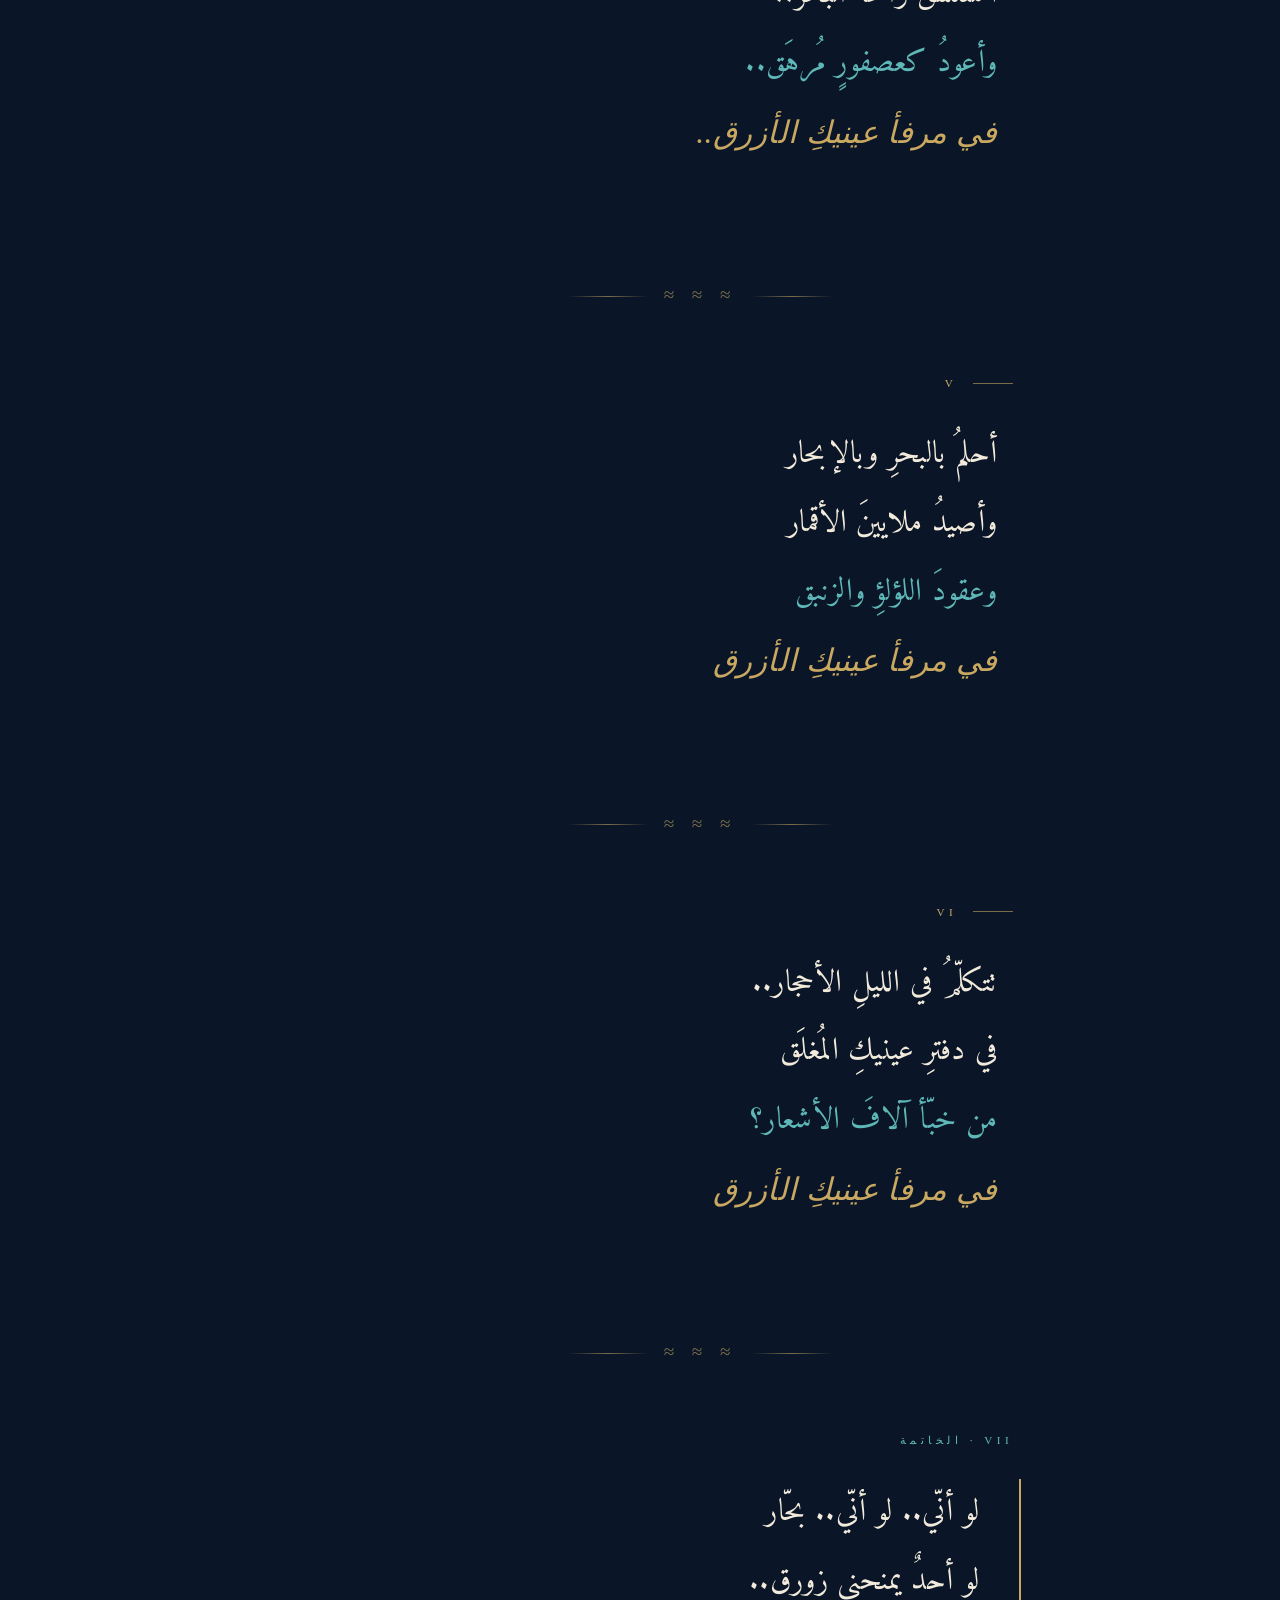
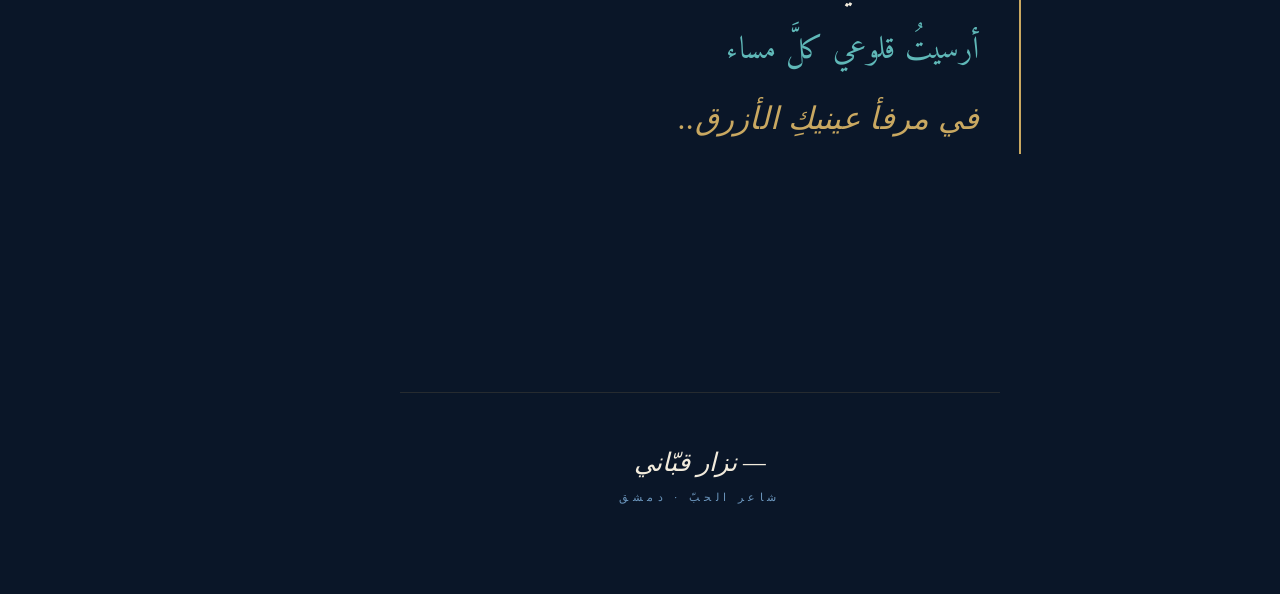
==== commit c5b14379: "Enhance rain animation and add z-index adjustments for better layering" ====
--- a/index.html
+++ b/index.html
@@ -1,5 +1,4 @@
 <!DOCTYPE html>
-
 <html lang="ar" dir="rtl">
 <head>
 <meta charset="UTF-8" />
@@ -21,728 +20,727 @@
     --paper: #f2ebdc;
   }
 
-- { margin: 0; padding: 0; box-sizing: border-box; }
-
-html, body {
-background: var(–ink);
-color: var(–paper);
-font-family: ‘Amiri’, serif;
-min-height: 100vh;
-overflow-x: hidden;
-}
-
-/* ocean depth background */
-.sea {
-position: fixed;
-inset: 0;
-background:
-radial-gradient(ellipse at 20% 10%, rgba(95, 184, 184, 0.08) 0%, transparent 40%),
-radial-gradient(ellipse at 80% 90%, rgba(201, 168, 97, 0.06) 0%, transparent 50%),
-linear-gradient(180deg, #081424 0%, #0d2340 35%, #13365e 70%, #0a1e38 100%);
-z-index: -2;
-}
-
-/* grain overlay */
-.sea::after {
-content: ‘’;
-position: absolute;
-inset: 0;
-background-image: url(“data:image/svg+xml;utf8,<svg xmlns='http://www.w3.org/2000/svg' width='200' height='200'><filter id='n'><feTurbulence type='fractalNoise' baseFrequency='0.9' numOctaves='3'/><feColorMatrix values='0 0 0 0 0.95, 0 0 0 0 0.87, 0 0 0 0 0.82, 0 0 0 0.08 0'/></filter><rect width='100%' height='100%' filter='url(%23n)'/></svg>”);
-opacity: 0.5;
-mix-blend-mode: overlay;
-pointer-events: none;
-}
-
-/* falling light — “أمطار من ضوء مسموع” */
-.rain {
-position: fixed;
-inset: 0;
-z-index: 0;
-pointer-events: none;
-overflow: hidden;
-}
-
-.rain span {
-position: absolute;
-top: 0;
-width: 1.5px;
-background: linear-gradient(180deg, transparent, rgba(232, 223, 208, 0.9) 50%, transparent);
-animation: fall linear infinite;
-box-shadow: 0 0 4px rgba(232, 223, 208, 0.5);
-will-change: transform;
-}
-
-@keyframes fall {
-0% { transform: translateY(-20vh); opacity: 0; }
-10% { opacity: 1; }
-90% { opacity: 1; }
-100% { transform: translateY(120vh); opacity: 0; }
-}
-
-/* distant birds */
-.bird {
-position: fixed;
-top: 18%;
-left: -40px;
-z-index: -1;
-opacity: 0.35;
-animation: drift 60s linear infinite;
-color: var(–mist);
-}
-
-.bird:nth-child(2) { top: 24%; animation-duration: 80s; animation-delay: -20s; opacity: 0.2;}
-.bird:nth-child(3) { top: 14%; animation-duration: 95s; animation-delay: -45s; opacity: 0.28;}
-
-@keyframes drift {
-to { transform: translateX(110vw); }
-}
-
-/* layout */
-.stage {
-min-height: 100vh;
-display: flex;
-flex-direction: column;
-align-items: center;
-justify-content: center;
-padding: 8vh 6vw;
-position: relative;
-z-index: 2;
-}
-
-/* top ornament */
-.ornament {
-display: flex;
-align-items: center;
-gap: 1.2rem;
-color: var(–gold);
-opacity: 0;
-animation: fadeIn 2s 0.2s ease forwards;
-}
-
-.ornament .line {
-width: 60px;
-height: 1px;
-background: linear-gradient(90deg, transparent, var(–gold), transparent);
-}
-
-.ornament .diamond {
-width: 6px; height: 6px;
-background: var(–gold);
-transform: rotate(45deg);
-box-shadow: 0 0 8px rgba(201, 168, 97, 0.6);
-}
-
-/* eyebrow */
-.eyebrow {
-font-family: ‘Marcellus’, serif;
-font-size: 0.72rem;
-letter-spacing: 0.5em;
-color: var(–gold);
-text-transform: uppercase;
-margin-top: 1.5rem;
-opacity: 0;
-animation: fadeIn 2s 0.8s ease forwards;
-}
-
-/* title */
-.title {
-font-family: ‘Amiri’, serif;
-font-weight: 700;
-font-size: clamp(2.8rem, 7vw, 5.5rem);
-line-height: 1;
-color: var(–paper);
-margin-top: 1.2rem;
-margin-bottom: 0.6rem;
-text-align: center;
-opacity: 0;
-animation: riseUp 2s 1.2s ease forwards;
-text-shadow: 0 2px 40px rgba(95, 184, 184, 0.2);
-}
-
-.title .word {
-display: inline-block;
-position: relative;
-}
-
-.title .word::after {
-content: ‘’;
-position: absolute;
-bottom: -10px;
-right: 50%;
-transform: translateX(50%);
-width: 40px;
-height: 1px;
-background: var(–gold);
-opacity: 0.5;
-}
-
-.byline {
-font-family: ‘Amiri’, serif;
-font-style: italic;
-font-size: 1.1rem;
-color: var(–mist);
-margin-top: 2.5rem;
-opacity: 0;
-animation: fadeIn 2s 1.8s ease forwards;
-}
-
-/* scroll cue */
-.scroll-cue {
-position: absolute;
-bottom: 4vh;
-left: 50%;
-transform: translateX(-50%);
-font-family: ‘Marcellus’, serif;
-font-size: 0.65rem;
-letter-spacing: 0.4em;
-color: var(–mist);
-opacity: 0;
-animation: fadeIn 2s 2.5s ease forwards, pulse 2s 3s ease infinite;
-writing-mode: vertical-rl;
-}
-
-@keyframes pulse {
-0%, 100% { opacity: 0.4; }
-50% { opacity: 1; }
-}
-
-/* poem section */
-.poem {
-max-width: 780px;
-margin: 0 auto;
-padding: 10vh 6vw 14vh;
-position: relative;
-z-index: 2;
-}
-
-.stanza {
-margin-bottom: 7rem;
-position: relative;
-opacity: 0;
-transform: translateY(30px);
-transition: all 1.5s ease;
-}
-
-.stanza.visible {
-opacity: 1;
-transform: translateY(0);
-}
-
-.stanza-num {
-font-family: ‘Marcellus’, serif;
-font-size: 0.7rem;
-letter-spacing: 0.4em;
-color: var(–gold);
-margin-bottom: 2rem;
-display: flex;
-align-items: center;
-gap: 1rem;
-}
-
-.stanza-num::before {
-content: ‘’;
-width: 40px;
-height: 1px;
-background: var(–gold);
-opacity: 0.6;
-}
-
-.verse {
-font-family: ‘Amiri’, serif;
-font-size: clamp(1.4rem, 2.6vw, 1.95rem);
-line-height: 2.2;
-color: var(–paper);
-text-align: right;
-letter-spacing: 0.01em;
-}
-
-.verse .line {
-display: block;
-position: relative;
-padding-right: 1rem;
-transition: all 0.4s ease;
-}
-
-.verse .line:hover {
-color: var(–turquoise);
-padding-right: 1.4rem;
-}
-
-.verse .refrain {
-color: var(–gold);
-font-style: italic;
-font-weight: 400;
-}
-
-.verse .refrain.big {
-font-size: clamp(1.8rem, 3.5vw, 2.6rem);
-text-align: center;
-display: block;
-padding: 2rem 0;
-letter-spacing: 0.03em;
-text-shadow: 0 0 30px rgba(201, 168, 97, 0.3);
-}
-
-.stanza.opening {
-text-align: center;
-margin-bottom: 4rem;
-}
-
-.stanza.final .verse {
-border-right: 2px solid var(–gold);
-padding-right: 1.5rem;
-margin-right: -0.5rem;
-}
-
-.stanza.final .stanza-num {
-color: var(–turquoise);
-}
-
-.stanza.final .stanza-num::before {
-background: var(–turquoise);
-}
-
-.verse .accent {
-color: var(–turquoise);
-}
-
-/* decorative separator */
-.divider {
-display: flex;
-align-items: center;
-justify-content: center;
-gap: 1rem;
-margin: 4rem auto;
-color: var(–gold);
-opacity: 0.6;
-}
-
-.divider .wave {
-font-size: 1.2rem;
-letter-spacing: 0.3em;
-}
-
-.divider .line {
-width: 80px;
-height: 1px;
-background: linear-gradient(90deg, transparent, var(–gold), transparent);
-}
-
-/* footer */
-.footer {
-text-align: center;
-padding: 6vh 2rem 10vh;
-border-top: 1px solid rgba(201, 168, 97, 0.15);
-max-width: 600px;
-margin: 0 auto;
-position: relative;
-z-index: 2;
-}
-
-.footer .signature {
-font-family: ‘Amiri’, serif;
-font-style: italic;
-font-size: 1.6rem;
-color: var(–paper);
-margin-bottom: 0.8rem;
-}
-
-.footer .meta {
-font-family: ‘Marcellus’, serif;
-font-size: 0.7rem;
-letter-spacing: 0.4em;
-color: var(–mist);
-text-transform: uppercase;
-}
-
-/* animations */
-@keyframes fadeIn {
-to { opacity: 1; }
-}
-
-@keyframes riseUp {
-to { opacity: 1; transform: translateY(0); }
-}
-
-/* decorative ship silhouette */
-.ship {
-position: absolute;
-bottom: 20%;
-left: -60px;
-width: 80px;
-opacity: 0.15;
-color: var(–pearl);
-animation: sail 90s linear infinite;
-}
-
-@keyframes sail {
-to { transform: translateX(110vw); }
-}
-
-/* turquoise glow spots — “مراكب حبلى بالفيروز” */
-.glow {
-position: fixed;
-width: 300px;
-height: 300px;
-border-radius: 50%;
-background: radial-gradient(circle, rgba(95, 184, 184, 0.08) 0%, transparent 60%);
-pointer-events: none;
-z-index: -1;
-filter: blur(40px);
-}
-
-.glow.a { top: 20%; right: 5%; animation: breathe 8s ease-in-out infinite; }
-.glow.b { bottom: 10%; left: 10%; animation: breathe 12s ease-in-out infinite reverse; }
-
-@keyframes breathe {
-0%, 100% { transform: scale(1); opacity: 0.5; }
-50% { transform: scale(1.2); opacity: 1; }
-}
-
-@media (max-width: 600px) {
-.verse { font-size: 1.35rem; line-height: 2; }
-.stanza { margin-bottom: 5rem; }
-}
-
-/* ============ INTERACTIVITY ============ */
-
-/* custom cursor — a small compass/star */
-body {
-cursor: none;
-}
-@media (max-width: 768px) {
-body { cursor: auto; }
-.cursor, .cursor-trail { display: none !important; }
-}
-
-.cursor {
-position: fixed;
-top: 0; left: 0;
-width: 24px;
-height: 24px;
-pointer-events: none;
-z-index: 9999;
-transform: translate(-50%, -50%);
-transition: transform 0.1s ease-out, width 0.3s ease, height 0.3s ease;
-mix-blend-mode: screen;
-}
-
-.cursor svg {
-width: 100%;
-height: 100%;
-animation: cursorSpin 8s linear infinite;
-}
-
-.cursor.hover {
-width: 50px;
-height: 50px;
-}
-
-.cursor.hover svg {
-animation-duration: 3s;
-}
-
-@keyframes cursorSpin {
-to { transform: rotate(360deg); }
-}
-
-.cursor-trail {
-position: fixed;
-width: 4px;
-height: 4px;
-border-radius: 50%;
-background: var(–turquoise);
-pointer-events: none;
-z-index: 9998;
-transform: translate(-50%, -50%);
-opacity: 0.8;
-animation: trailFade 1.2s ease-out forwards;
-}
-
-@keyframes trailFade {
-to {
-opacity: 0;
-transform: translate(-50%, -50%) scale(3);
-}
-}
-
-/* click ripple — concentric circles like a stone in water */
-.ripple {
-position: fixed;
-border: 1px solid var(–turquoise);
-border-radius: 50%;
-pointer-events: none;
-z-index: 9997;
-transform: translate(-50%, -50%);
-animation: rippleOut 1.4s ease-out forwards;
-}
-
-@keyframes rippleOut {
-0% {
-width: 0; height: 0;
-opacity: 0.8;
-border-width: 2px;
-}
-100% {
-width: 250px; height: 250px;
-opacity: 0;
-border-width: 0.5px;
-}
-}
-
-/* constellation canvas */
-#constellation {
-position: fixed;
-inset: 0;
-pointer-events: none;
-z-index: -1;
-opacity: 0.6;
-}
-
-/* sound toggle */
-.sound-toggle {
-position: fixed;
-top: 2rem;
-left: 2rem;
-z-index: 100;
-background: rgba(10, 22, 40, 0.6);
-backdrop-filter: blur(12px);
--webkit-backdrop-filter: blur(12px);
-border: 1px solid rgba(201, 168, 97, 0.3);
-border-radius: 50%;
-width: 50px;
-height: 50px;
-display: flex;
-align-items: center;
-justify-content: center;
-cursor: none;
-color: var(–gold);
-transition: all 0.3s ease;
-opacity: 0;
-animation: fadeIn 2s 3s ease forwards;
-}
-
-.sound-toggle:hover {
-background: rgba(201, 168, 97, 0.15);
-transform: scale(1.1);
-}
-
-.sound-toggle svg {
-width: 20px;
-height: 20px;
-}
-
-.sound-toggle .wave-anim {
-display: none;
-}
-
-.sound-toggle.playing .wave-anim {
-display: inline;
-animation: soundWave 1.2s ease-in-out infinite;
-transform-origin: center;
-}
-
-.sound-toggle.playing .wave-anim.w2 {
-animation-delay: 0.2s;
-}
-
-.sound-toggle.playing .wave-anim.w3 {
-animation-delay: 0.4s;
-}
-
-@keyframes soundWave {
-0%, 100% { opacity: 0.3; }
-50% { opacity: 1; }
-}
-
-/* line hover — gentle tilt + glow */
-.verse .line {
-display: block;
-position: relative;
-padding-right: 1rem;
-transition: all 0.5s cubic-bezier(0.2, 0.8, 0.2, 1);
-cursor: none;
-}
-
-.verse .line:hover {
-color: var(–turquoise);
-padding-right: 1.8rem;
-text-shadow: 0 0 20px rgba(95, 184, 184, 0.5);
-transform: translateX(-8px);
-letter-spacing: 0.02em;
-}
-
-/* line reveal marker — a small drop that appears on hover */
-.verse .line::before {
-content: ‘’;
-position: absolute;
-right: 0;
-top: 50%;
-width: 6px;
-height: 6px;
-border-radius: 50%;
-background: var(–turquoise);
-transform: translateY(-50%) scale(0);
-transition: transform 0.4s cubic-bezier(0.2, 0.8, 0.2, 1);
-box-shadow: 0 0 12px var(–turquoise);
-}
-
-.verse .line:hover::before {
-transform: translateY(-50%) scale(1);
-}
-
-/* remove padding override from refrain.big */
-.verse .refrain.big:hover {
-padding-right: 0;
-transform: none;
-}
-
-/* ============ LANGUAGE TOGGLE ============ */
-.lang-toggle {
-position: fixed;
-top: 2rem;
-right: 2rem;
-z-index: 100;
-background: rgba(10, 22, 40, 0.6);
-backdrop-filter: blur(12px);
--webkit-backdrop-filter: blur(12px);
-border: 1px solid rgba(201, 168, 97, 0.3);
-border-radius: 40px;
-padding: 6px;
-display: flex;
-align-items: center;
-gap: 0;
-cursor: none;
-opacity: 0;
-animation: fadeIn 2s 3s ease forwards;
-font-family: ‘Marcellus’, serif;
-}
-
-.lang-toggle button {
-background: none;
-border: none;
-color: var(–mist);
-font-family: ‘Marcellus’, serif;
-font-size: 0.75rem;
-letter-spacing: 0.15em;
-padding: 8px 16px;
-border-radius: 30px;
-cursor: none;
-transition: all 0.4s cubic-bezier(0.2, 0.8, 0.2, 1);
-position: relative;
-z-index: 2;
-}
-
-.lang-toggle button.ar {
-font-family: ‘Amiri’, serif;
-font-size: 0.95rem;
-letter-spacing: 0;
-}
-
-.lang-toggle .slider {
-position: absolute;
-top: 6px;
-bottom: 6px;
-background: linear-gradient(135deg, var(–gold), #b8934d);
-border-radius: 30px;
-transition: all 0.5s cubic-bezier(0.2, 0.8, 0.2, 1);
-box-shadow: 0 2px 12px rgba(201, 168, 97, 0.3);
-z-index: 1;
-}
-
-.lang-toggle.ar .slider {
-right: 6px;
-left: 50%;
-}
-
-.lang-toggle.en .slider {
-right: 50%;
-left: 6px;
-}
-
-.lang-toggle button.active {
-color: var(–ink);
-font-weight: 600;
-}
-
-/* Adjust sound toggle position so it doesn’t collide */
-.sound-toggle {
-top: 2rem;
-left: 2rem;
-}
-
-/* ============ BILINGUAL CONTENT ============ */
-/* English body uses a different font family */
-body.en-mode {
-font-family: ‘Cormorant Garamond’, serif;
-}
-
-body.en-mode .verse {
-font-family: ‘Cormorant Garamond’, serif;
-font-weight: 300;
-text-align: left;
-direction: ltr;
-}
-
-body.en-mode .verse .line {
-padding-right: 0;
-padding-left: 1rem;
-}
-
-body.en-mode .verse .line:hover {
-padding-right: 0;
-padding-left: 1.8rem;
-transform: translateX(8px);
-}
-
-body.en-mode .verse .line::before {
-right: auto;
-left: 0;
-}
-
-body.en-mode .stanza-num::before {
-/* flip the leading line */
-}
-
-body.en-mode .byline,
-body.en-mode .title,
-body.en-mode .verse .refrain.big,
-body.en-mode .signature {
-font-family: ‘Cormorant Garamond’, serif;
-}
-
-body.en-mode .eyebrow,
-body.en-mode .ornament,
-body.en-mode .footer .meta {
-/* keep as is */
-}
-
-/* content visibility */
-.ar-content { display: block; }
-.en-content { display: none; }
-
-body.en-mode {
-direction: ltr;
-}
-body.en-mode .ar-content { display: none; }
-body.en-mode .en-content { display: block; }
-
-body.en-mode .stanza-num {
-font-family: ‘Marcellus’, serif;
-}
-
-/* Smooth fade when switching */
-.poem, .stage, .footer {
-transition: opacity 0.3s ease;
-}
-
-body.switching .poem,
-body.switching .stage,
-body.switching .footer {
-opacity: 0;
-}
+  * { margin: 0; padding: 0; box-sizing: border-box; }
+
+  html, body {
+    background: var(--ink);
+    color: var(--paper);
+    font-family: 'Amiri', serif;
+    min-height: 100vh;
+    overflow-x: hidden;
+  }
+
+  /* ocean depth background */
+  .sea {
+    position: fixed;
+    inset: 0;
+    background:
+      radial-gradient(ellipse at 20% 10%, rgba(95, 184, 184, 0.08) 0%, transparent 40%),
+      radial-gradient(ellipse at 80% 90%, rgba(201, 168, 97, 0.06) 0%, transparent 50%),
+      linear-gradient(180deg, #081424 0%, #0d2340 35%, #13365e 70%, #0a1e38 100%);
+    z-index: -2;
+  }
+
+  /* grain overlay */
+  .sea::after {
+    content: '';
+    position: absolute;
+    inset: 0;
+    background-image: url("data:image/svg+xml;utf8,<svg xmlns='http://www.w3.org/2000/svg' width='200' height='200'><filter id='n'><feTurbulence type='fractalNoise' baseFrequency='0.9' numOctaves='3'/><feColorMatrix values='0 0 0 0 0.95, 0 0 0 0 0.87, 0 0 0 0 0.82, 0 0 0 0.08 0'/></filter><rect width='100%' height='100%' filter='url(%23n)'/></svg>");
+    opacity: 0.5;
+    mix-blend-mode: overlay;
+    pointer-events: none;
+  }
+
+  /* falling light — "أمطار من ضوء مسموع" */
+  .rain {
+    position: fixed;
+    inset: 0;
+    z-index: 0;
+    pointer-events: none;
+    overflow: hidden;
+  }
+
+  .rain span {
+    position: absolute;
+    top: 0;
+    width: 1.5px;
+    background: linear-gradient(180deg, transparent, rgba(232, 223, 208, 0.9) 50%, transparent);
+    animation: fall linear infinite;
+    box-shadow: 0 0 4px rgba(232, 223, 208, 0.5);
+    will-change: transform;
+  }
+
+  @keyframes fall {
+    0% { transform: translateY(-20vh); opacity: 0; }
+    10% { opacity: 1; }
+    90% { opacity: 1; }
+    100% { transform: translateY(120vh); opacity: 0; }
+  }
+
+  /* distant birds */
+  .bird {
+    position: fixed;
+    top: 18%;
+    left: -40px;
+    z-index: -1;
+    opacity: 0.35;
+    animation: drift 60s linear infinite;
+    color: var(--mist);
+  }
+
+  .bird:nth-child(2) { top: 24%; animation-duration: 80s; animation-delay: -20s; opacity: 0.2;}
+  .bird:nth-child(3) { top: 14%; animation-duration: 95s; animation-delay: -45s; opacity: 0.28;}
+
+  @keyframes drift {
+    to { transform: translateX(110vw); }
+  }
+
+  /* layout */
+  .stage {
+    min-height: 100vh;
+    display: flex;
+    flex-direction: column;
+    align-items: center;
+    justify-content: center;
+    padding: 8vh 6vw;
+    position: relative;
+    z-index: 2;
+  }
+
+  /* top ornament */
+  .ornament {
+    display: flex;
+    align-items: center;
+    gap: 1.2rem;
+    color: var(--gold);
+    opacity: 0;
+    animation: fadeIn 2s 0.2s ease forwards;
+  }
+
+  .ornament .line {
+    width: 60px;
+    height: 1px;
+    background: linear-gradient(90deg, transparent, var(--gold), transparent);
+  }
+
+  .ornament .diamond {
+    width: 6px; height: 6px;
+    background: var(--gold);
+    transform: rotate(45deg);
+    box-shadow: 0 0 8px rgba(201, 168, 97, 0.6);
+  }
+
+  /* eyebrow */
+  .eyebrow {
+    font-family: 'Marcellus', serif;
+    font-size: 0.72rem;
+    letter-spacing: 0.5em;
+    color: var(--gold);
+    text-transform: uppercase;
+    margin-top: 1.5rem;
+    opacity: 0;
+    animation: fadeIn 2s 0.8s ease forwards;
+  }
+
+  /* title */
+  .title {
+    font-family: 'Amiri', serif;
+    font-weight: 700;
+    font-size: clamp(2.8rem, 7vw, 5.5rem);
+    line-height: 1;
+    color: var(--paper);
+    margin-top: 1.2rem;
+    margin-bottom: 0.6rem;
+    text-align: center;
+    opacity: 0;
+    animation: riseUp 2s 1.2s ease forwards;
+    text-shadow: 0 2px 40px rgba(95, 184, 184, 0.2);
+  }
+
+  .title .word {
+    display: inline-block;
+    position: relative;
+  }
+
+  .title .word::after {
+    content: '';
+    position: absolute;
+    bottom: -10px;
+    right: 50%;
+    transform: translateX(50%);
+    width: 40px;
+    height: 1px;
+    background: var(--gold);
+    opacity: 0.5;
+  }
+
+  .byline {
+    font-family: 'Amiri', serif;
+    font-style: italic;
+    font-size: 1.1rem;
+    color: var(--mist);
+    margin-top: 2.5rem;
+    opacity: 0;
+    animation: fadeIn 2s 1.8s ease forwards;
+  }
+
+  /* scroll cue */
+  .scroll-cue {
+    position: absolute;
+    bottom: 4vh;
+    left: 50%;
+    transform: translateX(-50%);
+    font-family: 'Marcellus', serif;
+    font-size: 0.65rem;
+    letter-spacing: 0.4em;
+    color: var(--mist);
+    opacity: 0;
+    animation: fadeIn 2s 2.5s ease forwards, pulse 2s 3s ease infinite;
+    writing-mode: vertical-rl;
+  }
+
+  @keyframes pulse {
+    0%, 100% { opacity: 0.4; }
+    50% { opacity: 1; }
+  }
+
+  /* poem section */
+  .poem {
+    max-width: 780px;
+    margin: 0 auto;
+    padding: 10vh 6vw 14vh;
+    position: relative;
+    z-index: 2;
+  }
+
+  .stanza {
+    margin-bottom: 7rem;
+    position: relative;
+    opacity: 0;
+    transform: translateY(30px);
+    transition: all 1.5s ease;
+  }
+
+  .stanza.visible {
+    opacity: 1;
+    transform: translateY(0);
+  }
+
+  .stanza-num {
+    font-family: 'Marcellus', serif;
+    font-size: 0.7rem;
+    letter-spacing: 0.4em;
+    color: var(--gold);
+    margin-bottom: 2rem;
+    display: flex;
+    align-items: center;
+    gap: 1rem;
+  }
+
+  .stanza-num::before {
+    content: '';
+    width: 40px;
+    height: 1px;
+    background: var(--gold);
+    opacity: 0.6;
+  }
+
+  .verse {
+    font-family: 'Amiri', serif;
+    font-size: clamp(1.4rem, 2.6vw, 1.95rem);
+    line-height: 2.2;
+    color: var(--paper);
+    text-align: right;
+    letter-spacing: 0.01em;
+  }
+
+  .verse .line {
+    display: block;
+    position: relative;
+    padding-right: 1rem;
+    transition: all 0.4s ease;
+  }
+
+  .verse .line:hover {
+    color: var(--turquoise);
+    padding-right: 1.4rem;
+  }
+
+  .verse .refrain {
+    color: var(--gold);
+    font-style: italic;
+    font-weight: 400;
+  }
+
+  .verse .refrain.big {
+    font-size: clamp(1.8rem, 3.5vw, 2.6rem);
+    text-align: center;
+    display: block;
+    padding: 2rem 0;
+    letter-spacing: 0.03em;
+    text-shadow: 0 0 30px rgba(201, 168, 97, 0.3);
+  }
+
+  .stanza.opening {
+    text-align: center;
+    margin-bottom: 4rem;
+  }
+
+  .stanza.final .verse {
+    border-right: 2px solid var(--gold);
+    padding-right: 1.5rem;
+    margin-right: -0.5rem;
+  }
+
+  .stanza.final .stanza-num {
+    color: var(--turquoise);
+  }
+
+  .stanza.final .stanza-num::before {
+    background: var(--turquoise);
+  }
+
+  .verse .accent {
+    color: var(--turquoise);
+  }
+
+  /* decorative separator */
+  .divider {
+    display: flex;
+    align-items: center;
+    justify-content: center;
+    gap: 1rem;
+    margin: 4rem auto;
+    color: var(--gold);
+    opacity: 0.6;
+  }
+
+  .divider .wave {
+    font-size: 1.2rem;
+    letter-spacing: 0.3em;
+  }
+
+  .divider .line {
+    width: 80px;
+    height: 1px;
+    background: linear-gradient(90deg, transparent, var(--gold), transparent);
+  }
+
+  /* footer */
+  .footer {
+    text-align: center;
+    padding: 6vh 2rem 10vh;
+    border-top: 1px solid rgba(201, 168, 97, 0.15);
+    max-width: 600px;
+    margin: 0 auto;
+    position: relative;
+    z-index: 2;
+  }
+
+  .footer .signature {
+    font-family: 'Amiri', serif;
+    font-style: italic;
+    font-size: 1.6rem;
+    color: var(--paper);
+    margin-bottom: 0.8rem;
+  }
+
+  .footer .meta {
+    font-family: 'Marcellus', serif;
+    font-size: 0.7rem;
+    letter-spacing: 0.4em;
+    color: var(--mist);
+    text-transform: uppercase;
+  }
+
+  /* animations */
+  @keyframes fadeIn {
+    to { opacity: 1; }
+  }
+
+  @keyframes riseUp {
+    to { opacity: 1; transform: translateY(0); }
+  }
+
+  /* decorative ship silhouette */
+  .ship {
+    position: absolute;
+    bottom: 20%;
+    left: -60px;
+    width: 80px;
+    opacity: 0.15;
+    color: var(--pearl);
+    animation: sail 90s linear infinite;
+  }
+
+  @keyframes sail {
+    to { transform: translateX(110vw); }
+  }
+
+  /* turquoise glow spots — "مراكب حبلى بالفيروز" */
+  .glow {
+    position: fixed;
+    width: 300px;
+    height: 300px;
+    border-radius: 50%;
+    background: radial-gradient(circle, rgba(95, 184, 184, 0.08) 0%, transparent 60%);
+    pointer-events: none;
+    z-index: -1;
+    filter: blur(40px);
+  }
+
+  .glow.a { top: 20%; right: 5%; animation: breathe 8s ease-in-out infinite; }
+  .glow.b { bottom: 10%; left: 10%; animation: breathe 12s ease-in-out infinite reverse; }
+
+  @keyframes breathe {
+    0%, 100% { transform: scale(1); opacity: 0.5; }
+    50% { transform: scale(1.2); opacity: 1; }
+  }
+
+  @media (max-width: 600px) {
+    .verse { font-size: 1.35rem; line-height: 2; }
+    .stanza { margin-bottom: 5rem; }
+  }
+
+  /* ============ INTERACTIVITY ============ */
+
+  /* custom cursor — a small compass/star */
+  body {
+    cursor: none;
+  }
+  @media (max-width: 768px) {
+    body { cursor: auto; }
+    .cursor, .cursor-trail { display: none !important; }
+  }
+
+  .cursor {
+    position: fixed;
+    top: 0; left: 0;
+    width: 24px;
+    height: 24px;
+    pointer-events: none;
+    z-index: 9999;
+    transform: translate(-50%, -50%);
+    transition: transform 0.1s ease-out, width 0.3s ease, height 0.3s ease;
+    mix-blend-mode: screen;
+  }
+
+  .cursor svg {
+    width: 100%;
+    height: 100%;
+    animation: cursorSpin 8s linear infinite;
+  }
+
+  .cursor.hover {
+    width: 50px;
+    height: 50px;
+  }
+
+  .cursor.hover svg {
+    animation-duration: 3s;
+  }
+
+  @keyframes cursorSpin {
+    to { transform: rotate(360deg); }
+  }
+
+  .cursor-trail {
+    position: fixed;
+    width: 4px;
+    height: 4px;
+    border-radius: 50%;
+    background: var(--turquoise);
+    pointer-events: none;
+    z-index: 9998;
+    transform: translate(-50%, -50%);
+    opacity: 0.8;
+    animation: trailFade 1.2s ease-out forwards;
+  }
+
+  @keyframes trailFade {
+    to {
+      opacity: 0;
+      transform: translate(-50%, -50%) scale(3);
+    }
+  }
+
+  /* click ripple — concentric circles like a stone in water */
+  .ripple {
+    position: fixed;
+    border: 1px solid var(--turquoise);
+    border-radius: 50%;
+    pointer-events: none;
+    z-index: 9997;
+    transform: translate(-50%, -50%);
+    animation: rippleOut 1.4s ease-out forwards;
+  }
+
+  @keyframes rippleOut {
+    0% {
+      width: 0; height: 0;
+      opacity: 0.8;
+      border-width: 2px;
+    }
+    100% {
+      width: 250px; height: 250px;
+      opacity: 0;
+      border-width: 0.5px;
+    }
+  }
+
+  /* constellation canvas */
+  #constellation {
+    position: fixed;
+    inset: 0;
+    pointer-events: none;
+    z-index: -1;
+    opacity: 0.6;
+  }
+
+  /* sound toggle */
+  .sound-toggle {
+    position: fixed;
+    top: 2rem;
+    left: 2rem;
+    z-index: 100;
+    background: rgba(10, 22, 40, 0.6);
+    backdrop-filter: blur(12px);
+    -webkit-backdrop-filter: blur(12px);
+    border: 1px solid rgba(201, 168, 97, 0.3);
+    border-radius: 50%;
+    width: 50px;
+    height: 50px;
+    display: flex;
+    align-items: center;
+    justify-content: center;
+    cursor: none;
+    color: var(--gold);
+    transition: all 0.3s ease;
+    opacity: 0;
+    animation: fadeIn 2s 3s ease forwards;
+  }
+
+  .sound-toggle:hover {
+    background: rgba(201, 168, 97, 0.15);
+    transform: scale(1.1);
+  }
+
+  .sound-toggle svg {
+    width: 20px;
+    height: 20px;
+  }
+
+  .sound-toggle .wave-anim {
+    display: none;
+  }
+
+  .sound-toggle.playing .wave-anim {
+    display: inline;
+    animation: soundWave 1.2s ease-in-out infinite;
+    transform-origin: center;
+  }
+
+  .sound-toggle.playing .wave-anim.w2 {
+    animation-delay: 0.2s;
+  }
+
+  .sound-toggle.playing .wave-anim.w3 {
+    animation-delay: 0.4s;
+  }
+
+  @keyframes soundWave {
+    0%, 100% { opacity: 0.3; }
+    50% { opacity: 1; }
+  }
+
+  /* line hover — gentle tilt + glow */
+  .verse .line {
+    display: block;
+    position: relative;
+    padding-right: 1rem;
+    transition: all 0.5s cubic-bezier(0.2, 0.8, 0.2, 1);
+    cursor: none;
+  }
+
+  .verse .line:hover {
+    color: var(--turquoise);
+    padding-right: 1.8rem;
+    text-shadow: 0 0 20px rgba(95, 184, 184, 0.5);
+    transform: translateX(-8px);
+    letter-spacing: 0.02em;
+  }
+
+  /* line reveal marker — a small drop that appears on hover */
+  .verse .line::before {
+    content: '';
+    position: absolute;
+    right: 0;
+    top: 50%;
+    width: 6px;
+    height: 6px;
+    border-radius: 50%;
+    background: var(--turquoise);
+    transform: translateY(-50%) scale(0);
+    transition: transform 0.4s cubic-bezier(0.2, 0.8, 0.2, 1);
+    box-shadow: 0 0 12px var(--turquoise);
+  }
+
+  .verse .line:hover::before {
+    transform: translateY(-50%) scale(1);
+  }
+
+  /* remove padding override from refrain.big */
+  .verse .refrain.big:hover {
+    padding-right: 0;
+    transform: none;
+  }
+
+  /* ============ LANGUAGE TOGGLE ============ */
+  .lang-toggle {
+    position: fixed;
+    top: 2rem;
+    right: 2rem;
+    z-index: 100;
+    background: rgba(10, 22, 40, 0.6);
+    backdrop-filter: blur(12px);
+    -webkit-backdrop-filter: blur(12px);
+    border: 1px solid rgba(201, 168, 97, 0.3);
+    border-radius: 40px;
+    padding: 6px;
+    display: flex;
+    align-items: center;
+    gap: 0;
+    cursor: none;
+    opacity: 0;
+    animation: fadeIn 2s 3s ease forwards;
+    font-family: 'Marcellus', serif;
+  }
+
+  .lang-toggle button {
+    background: none;
+    border: none;
+    color: var(--mist);
+    font-family: 'Marcellus', serif;
+    font-size: 0.75rem;
+    letter-spacing: 0.15em;
+    padding: 8px 16px;
+    border-radius: 30px;
+    cursor: none;
+    transition: all 0.4s cubic-bezier(0.2, 0.8, 0.2, 1);
+    position: relative;
+    z-index: 2;
+  }
+
+  .lang-toggle button.ar {
+    font-family: 'Amiri', serif;
+    font-size: 0.95rem;
+    letter-spacing: 0;
+  }
+
+  .lang-toggle .slider {
+    position: absolute;
+    top: 6px;
+    bottom: 6px;
+    background: linear-gradient(135deg, var(--gold), #b8934d);
+    border-radius: 30px;
+    transition: all 0.5s cubic-bezier(0.2, 0.8, 0.2, 1);
+    box-shadow: 0 2px 12px rgba(201, 168, 97, 0.3);
+    z-index: 1;
+  }
+
+  .lang-toggle.ar .slider {
+    right: 6px;
+    left: 50%;
+  }
+
+  .lang-toggle.en .slider {
+    right: 50%;
+    left: 6px;
+  }
+
+  .lang-toggle button.active {
+    color: var(--ink);
+    font-weight: 600;
+  }
+
+  /* Adjust sound toggle position so it doesn't collide */
+  .sound-toggle {
+    top: 2rem;
+    left: 2rem;
+  }
+
+  /* ============ BILINGUAL CONTENT ============ */
+  /* English body uses a different font family */
+  body.en-mode {
+    font-family: 'Cormorant Garamond', serif;
+  }
+
+  body.en-mode .verse {
+    font-family: 'Cormorant Garamond', serif;
+    font-weight: 300;
+    text-align: left;
+    direction: ltr;
+  }
+
+  body.en-mode .verse .line {
+    padding-right: 0;
+    padding-left: 1rem;
+  }
+
+  body.en-mode .verse .line:hover {
+    padding-right: 0;
+    padding-left: 1.8rem;
+    transform: translateX(8px);
+  }
+
+  body.en-mode .verse .line::before {
+    right: auto;
+    left: 0;
+  }
+
+  body.en-mode .stanza-num::before {
+    /* flip the leading line */
+  }
+
+  body.en-mode .byline,
+  body.en-mode .title,
+  body.en-mode .verse .refrain.big,
+  body.en-mode .signature {
+    font-family: 'Cormorant Garamond', serif;
+  }
+
+  body.en-mode .eyebrow,
+  body.en-mode .ornament,
+  body.en-mode .footer .meta {
+    /* keep as is */
+  }
+
+  /* content visibility */
+  .ar-content { display: block; }
+  .en-content { display: none; }
+
+  body.en-mode {
+    direction: ltr;
+  }
+  body.en-mode .ar-content { display: none; }
+  body.en-mode .en-content { display: block; }
+
+  body.en-mode .stanza-num {
+    font-family: 'Marcellus', serif;
+  }
+
+  /* Smooth fade when switching */
+  .poem, .stage, .footer {
+    transition: opacity 0.3s ease;
+  }
+
+  body.switching .poem,
+  body.switching .stage,
+  body.switching .footer {
+    opacity: 0;
+  }
 </style>
-
 </head>
 <body>
 
@@ -751,11 +749,9 @@
 <div class="glow b"></div>
 
 <!-- constellation canvas — "أصيد ملايين الأقمار" -->
-
 <canvas id="constellation"></canvas>
 
 <!-- custom compass cursor -->
-
 <div class="cursor" id="cursor">
   <svg viewBox="0 0 24 24" fill="none">
     <circle cx="12" cy="12" r="11" stroke="#c9a861" stroke-width="0.6" opacity="0.6"/>
@@ -767,7 +763,6 @@
 </div>
 
 <!-- sound toggle -->
-
 <button class="sound-toggle" id="soundToggle" aria-label="تشغيل/إيقاف صوت البحر">
   <svg viewBox="0 0 24 24" fill="none" stroke="currentColor" stroke-width="1.5" stroke-linecap="round" stroke-linejoin="round">
     <path d="M11 5 L6 9 H2 V15 H6 L11 19 Z"/>
@@ -778,7 +773,6 @@
 </button>
 
 <!-- language toggle -->
-
 <div class="lang-toggle ar" id="langToggle">
   <div class="slider"></div>
   <button class="en" data-lang="en">EN</button>
@@ -786,11 +780,9 @@
 </div>
 
 <!-- falling light -->
-
 <div class="rain" id="rain"></div>
 
 <!-- birds -->
-
 <svg class="bird" width="28" height="10" viewBox="0 0 28 10" fill="none">
   <path d="M1 8 Q 6 1, 12 6 Q 18 1, 27 8" stroke="currentColor" stroke-width="1" fill="none"/>
 </svg>
@@ -802,14 +794,12 @@
 </svg>
 
 <!-- distant sailboat -->
-
 <svg class="ship" viewBox="0 0 80 80" fill="none">
   <path d="M40 10 L40 55 L15 55 L25 65 L55 65 L65 55 L40 55" stroke="currentColor" stroke-width="0.8" fill="none"/>
   <path d="M40 15 L58 52 L40 52 Z" stroke="currentColor" stroke-width="0.8" fill="none"/>
 </svg>
 
 <!-- HERO -->
-
 <section class="stage">
   <div class="ornament">
     <div class="line"></div>
@@ -833,11 +823,9 @@
 </section>
 
 <!-- POEM -->
-
 <section class="poem">
 
   <!-- Opening refrain -->
-
   <div class="stanza opening" data-stanza>
     <div class="verse">
       <span class="line refrain big ar-content">في مرفأ عينيكِ الأزرق</span>
@@ -852,7 +840,6 @@
   </div>
 
   <!-- STANZA I -->
-
   <div class="stanza" data-stanza>
     <div class="stanza-num">I</div>
     <div class="verse ar-content">
@@ -876,7 +863,6 @@
   </div>
 
   <!-- STANZA II -->
-
   <div class="stanza" data-stanza>
     <div class="stanza-num">II</div>
     <div class="verse ar-content">
@@ -900,7 +886,6 @@
   </div>
 
   <!-- STANZA III -->
-
   <div class="stanza" data-stanza>
     <div class="stanza-num">III</div>
     <div class="verse ar-content">
@@ -924,7 +909,6 @@
   </div>
 
   <!-- STANZA IV -->
-
   <div class="stanza" data-stanza>
     <div class="stanza-num">IV</div>
     <div class="verse ar-content">
@@ -948,7 +932,6 @@
   </div>
 
   <!-- STANZA V -->
-
   <div class="stanza" data-stanza>
     <div class="stanza-num">V</div>
     <div class="verse ar-content">
@@ -972,7 +955,6 @@
   </div>
 
   <!-- STANZA VI -->
-
   <div class="stanza" data-stanza>
     <div class="stanza-num">VI</div>
     <div class="verse ar-content">
@@ -996,7 +978,6 @@
   </div>
 
   <!-- STANZA VII — final -->
-
   <div class="stanza final" data-stanza>
     <div class="stanza-num ar-content">VII · الخاتمة</div>
     <div class="stanza-num en-content">VII · Envoi</div>
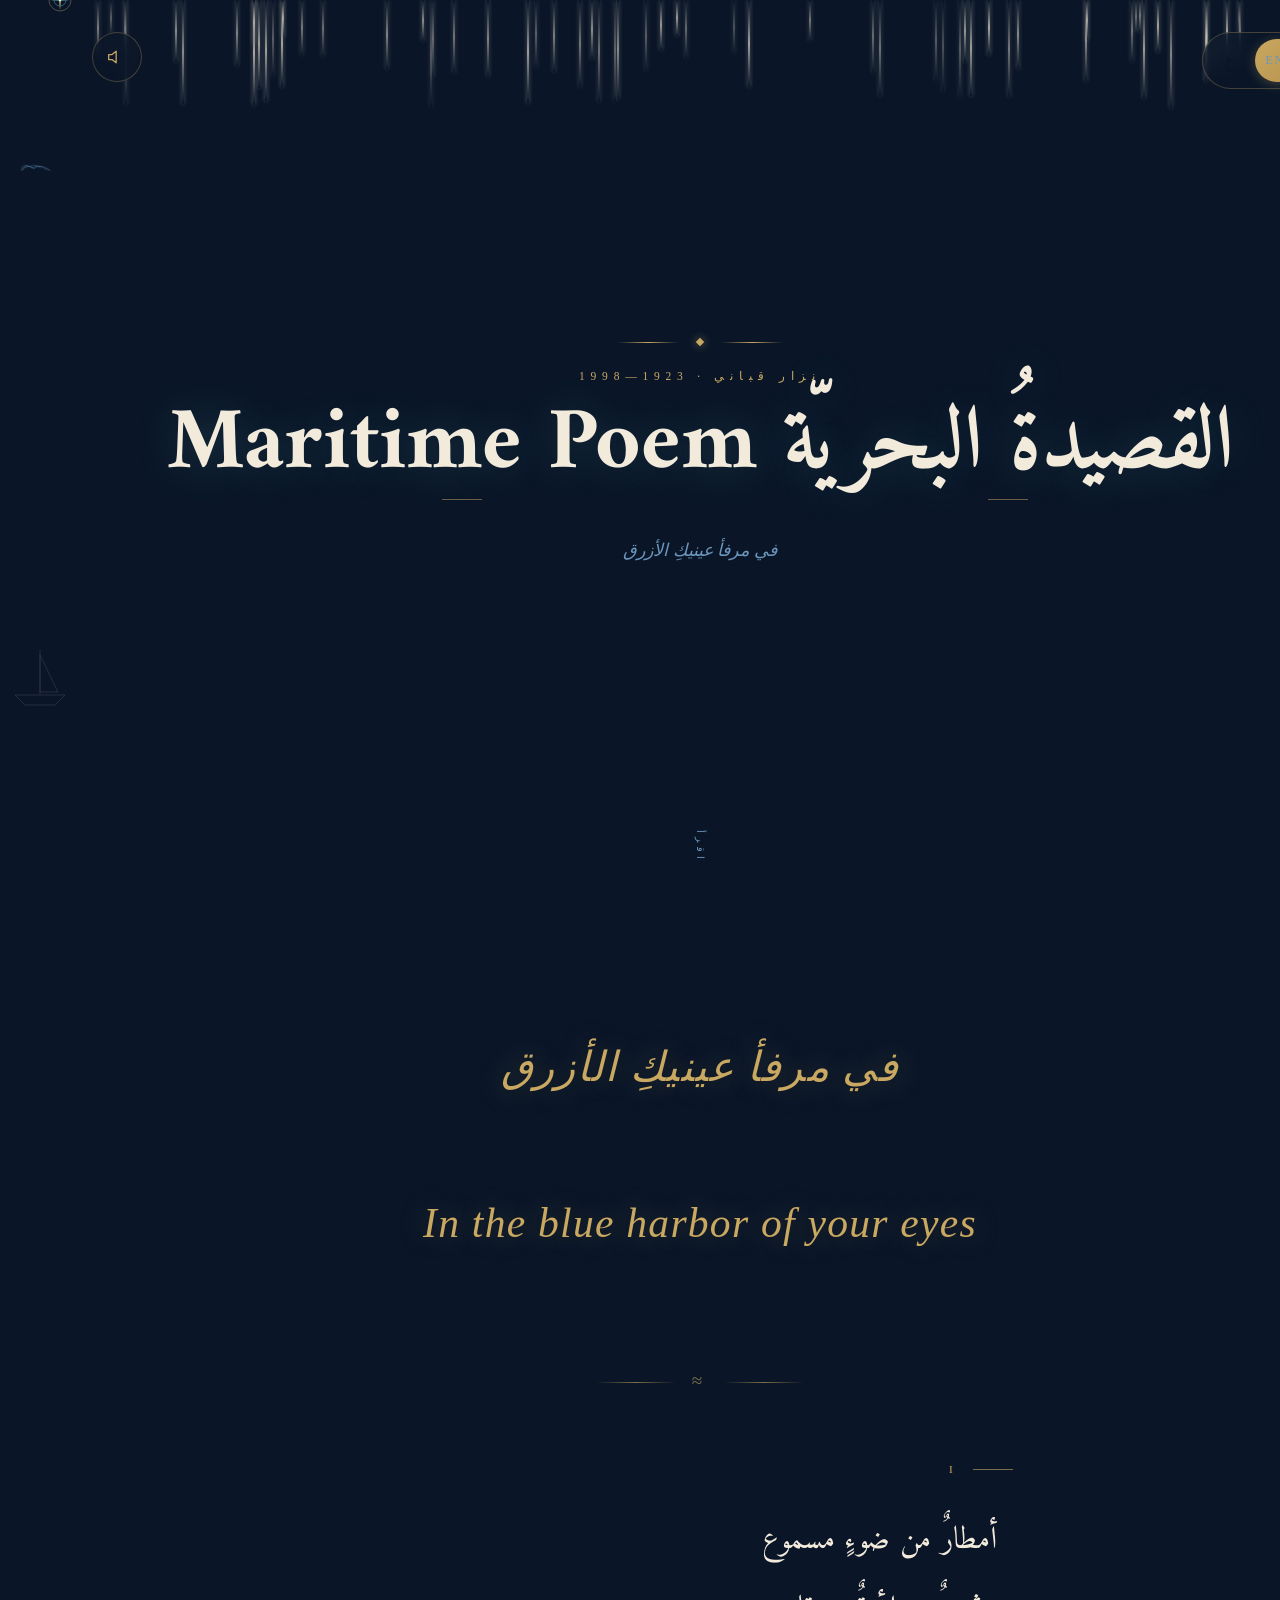
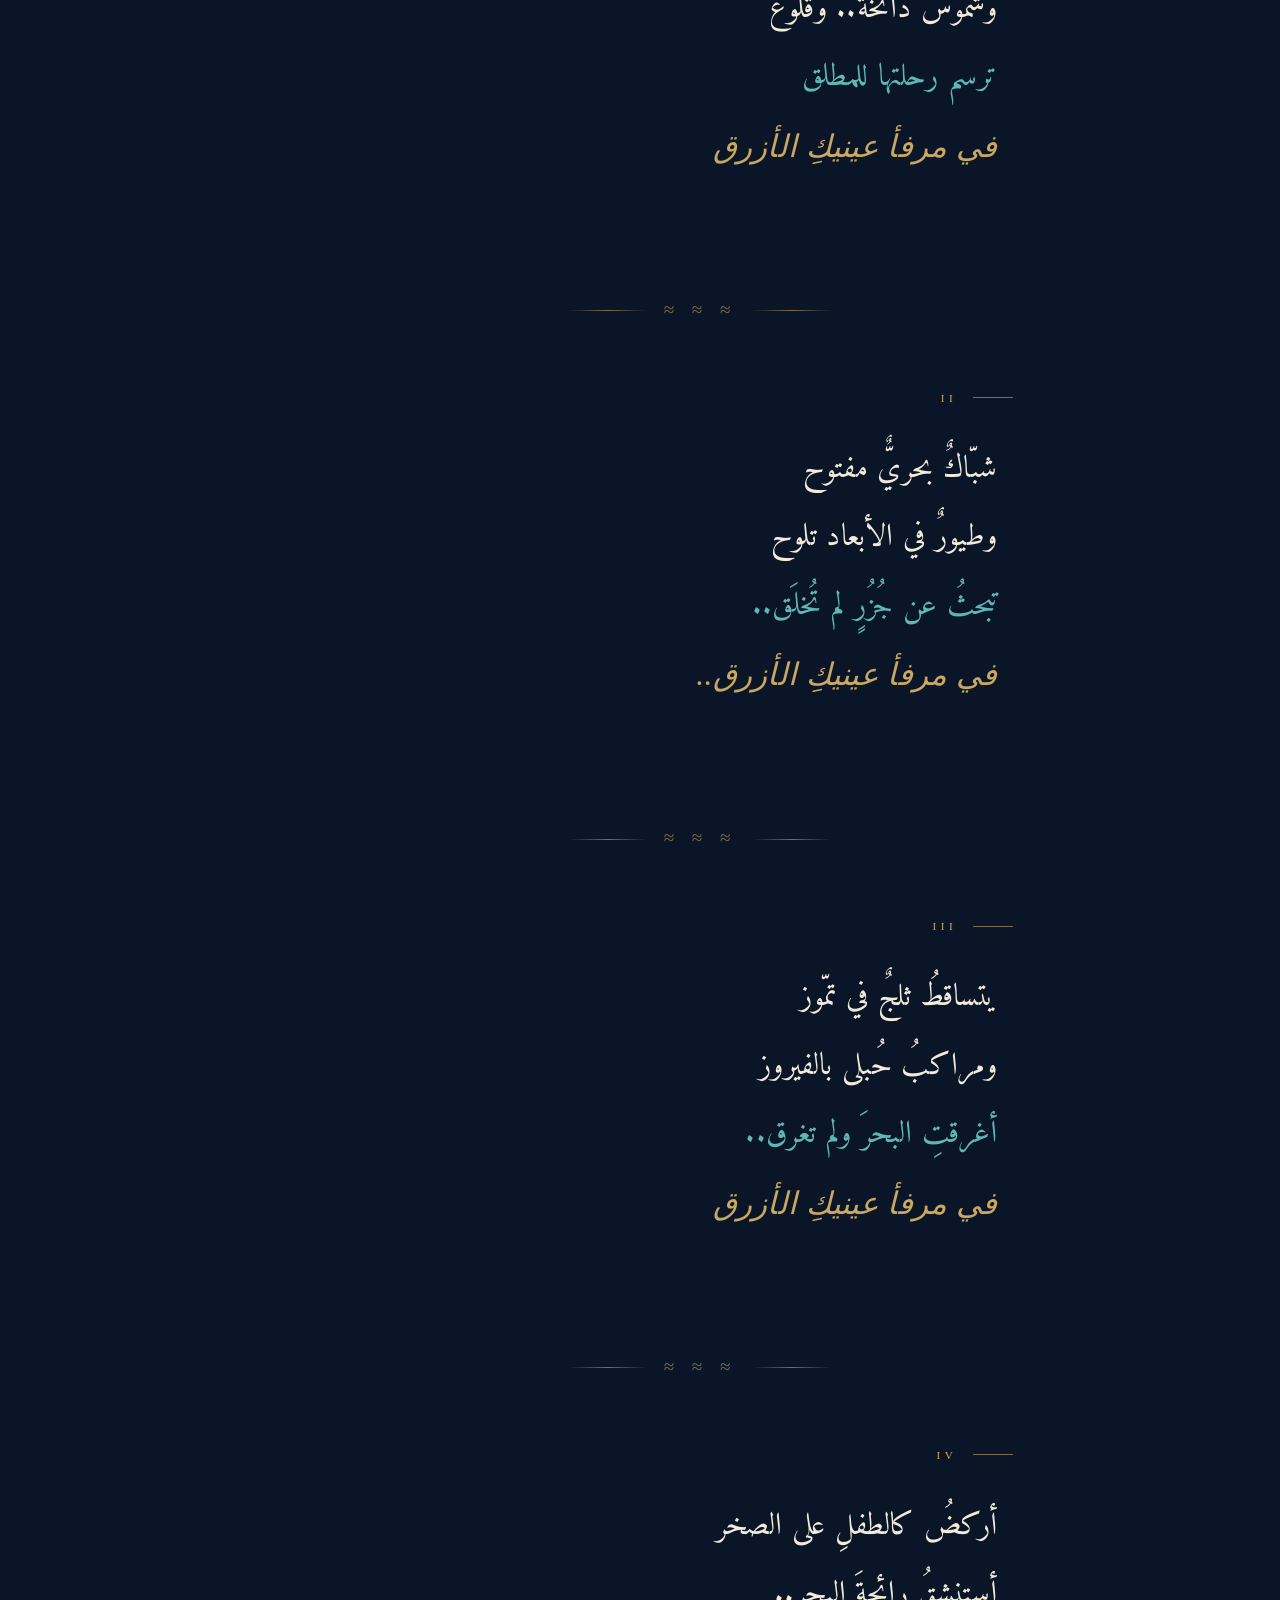
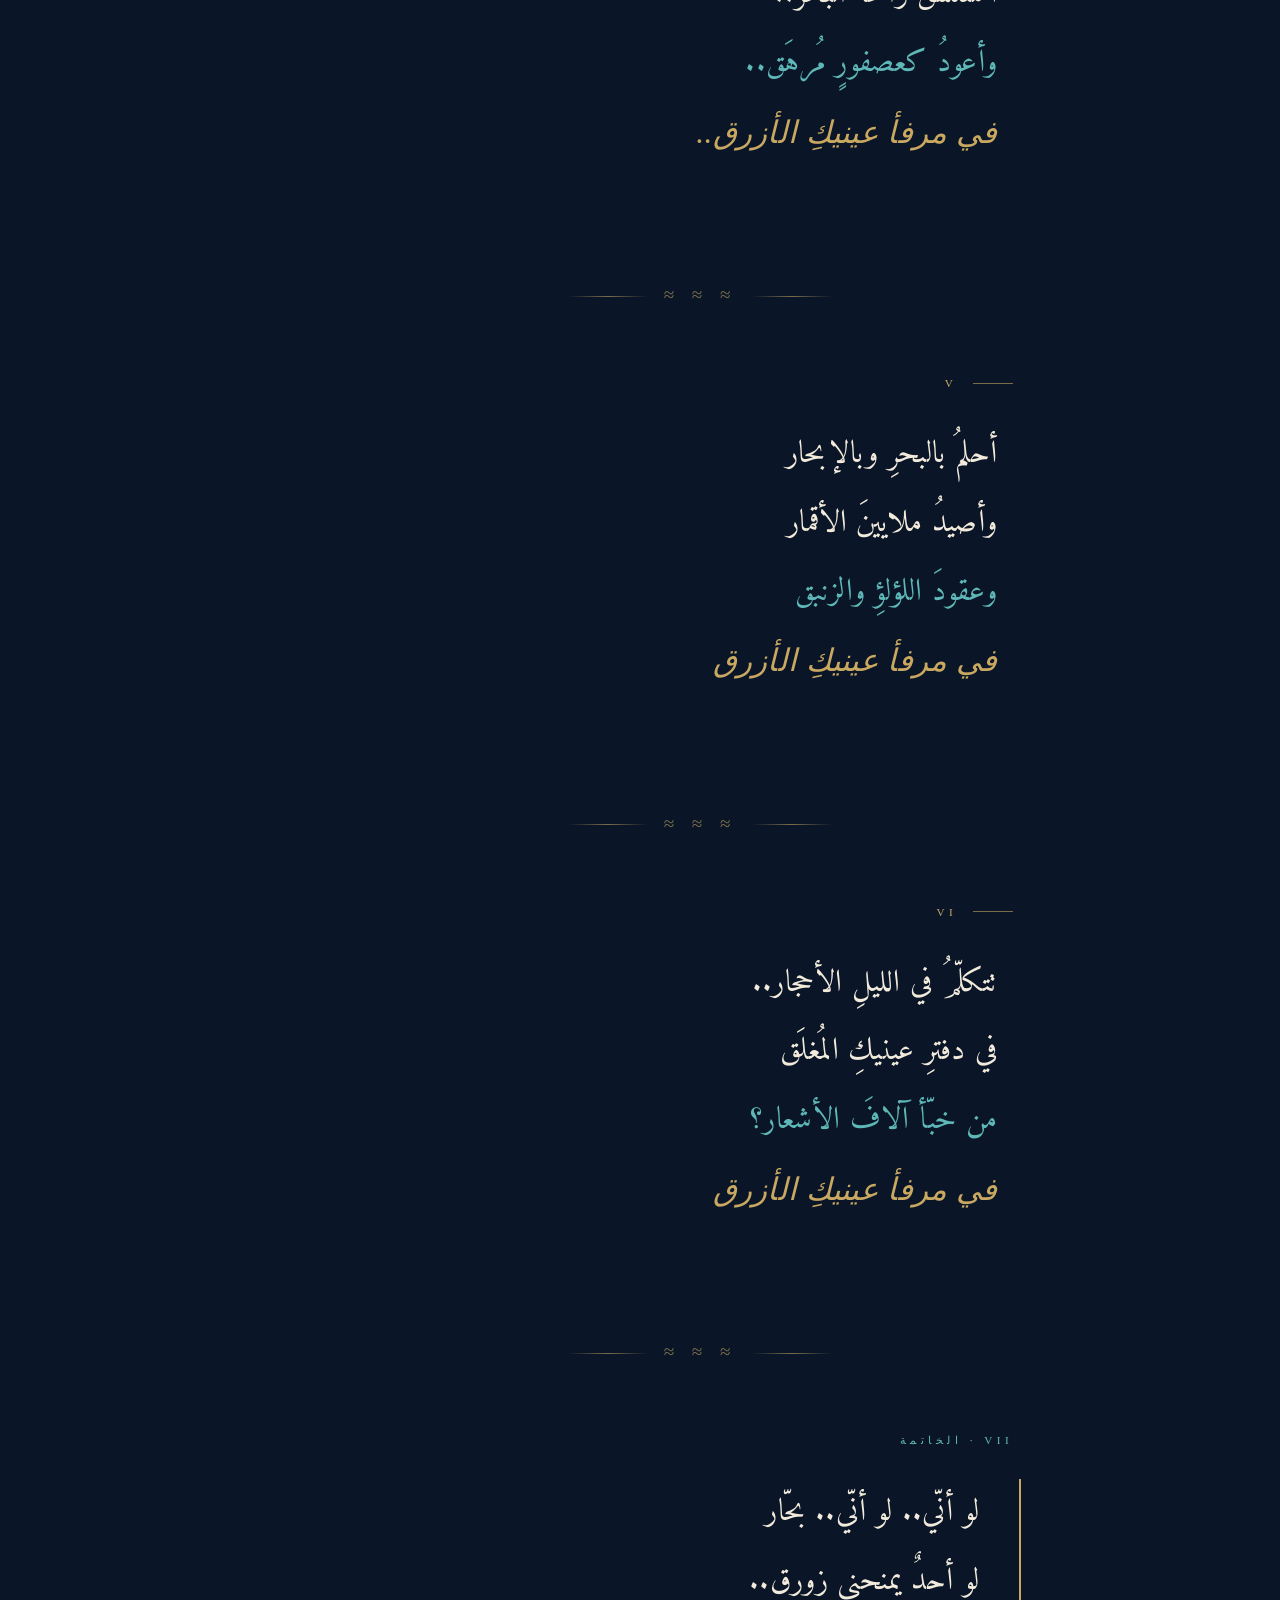
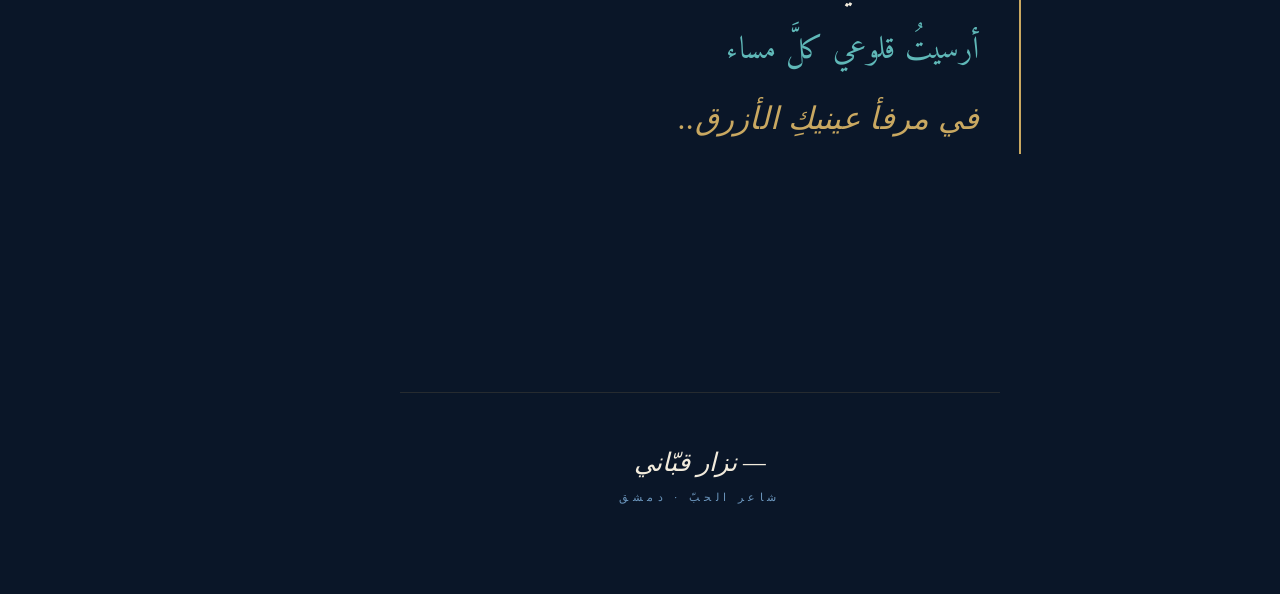
==== commit 7230649e: "Add interactive features and styles for immersive experience - Implement falling light effect with a" ====
--- a/index.html
+++ b/index.html
@@ -7,740 +7,7 @@
 <link rel="preconnect" href="https://fonts.googleapis.com">
 <link rel="preconnect" href="https://fonts.gstatic.com" crossorigin>
 <link href="https://fonts.googleapis.com/css2?family=Amiri:ital,wght@0,400;0,700;1,400&family=Marcellus&family=Cormorant+Garamond:ital,wght@0,300;1,300&display=swap" rel="stylesheet">
-<style>
-  :root {
-    --ink: #0a1628;
-    --deep: #0d2340;
-    --harbor: #13365e;
-    --wave: #1f5a8c;
-    --mist: #6b96bd;
-    --pearl: #e8dfd0;
-    --gold: #c9a861;
-    --turquoise: #5fb8b8;
-    --paper: #f2ebdc;
-  }
-
-  * { margin: 0; padding: 0; box-sizing: border-box; }
-
-  html, body {
-    background: var(--ink);
-    color: var(--paper);
-    font-family: 'Amiri', serif;
-    min-height: 100vh;
-    overflow-x: hidden;
-  }
-
-  /* ocean depth background */
-  .sea {
-    position: fixed;
-    inset: 0;
-    background:
-      radial-gradient(ellipse at 20% 10%, rgba(95, 184, 184, 0.08) 0%, transparent 40%),
-      radial-gradient(ellipse at 80% 90%, rgba(201, 168, 97, 0.06) 0%, transparent 50%),
-      linear-gradient(180deg, #081424 0%, #0d2340 35%, #13365e 70%, #0a1e38 100%);
-    z-index: -2;
-  }
-
-  /* grain overlay */
-  .sea::after {
-    content: '';
-    position: absolute;
-    inset: 0;
-    background-image: url("data:image/svg+xml;utf8,<svg xmlns='http://www.w3.org/2000/svg' width='200' height='200'><filter id='n'><feTurbulence type='fractalNoise' baseFrequency='0.9' numOctaves='3'/><feColorMatrix values='0 0 0 0 0.95, 0 0 0 0 0.87, 0 0 0 0 0.82, 0 0 0 0.08 0'/></filter><rect width='100%' height='100%' filter='url(%23n)'/></svg>");
-    opacity: 0.5;
-    mix-blend-mode: overlay;
-    pointer-events: none;
-  }
-
-  /* falling light — "أمطار من ضوء مسموع" */
-  .rain {
-    position: fixed;
-    inset: 0;
-    z-index: 0;
-    pointer-events: none;
-    overflow: hidden;
-  }
-
-  .rain span {
-    position: absolute;
-    top: 0;
-    width: 1.5px;
-    background: linear-gradient(180deg, transparent, rgba(232, 223, 208, 0.9) 50%, transparent);
-    animation: fall linear infinite;
-    box-shadow: 0 0 4px rgba(232, 223, 208, 0.5);
-    will-change: transform;
-  }
-
-  @keyframes fall {
-    0% { transform: translateY(-20vh); opacity: 0; }
-    10% { opacity: 1; }
-    90% { opacity: 1; }
-    100% { transform: translateY(120vh); opacity: 0; }
-  }
-
-  /* distant birds */
-  .bird {
-    position: fixed;
-    top: 18%;
-    left: -40px;
-    z-index: -1;
-    opacity: 0.35;
-    animation: drift 60s linear infinite;
-    color: var(--mist);
-  }
-
-  .bird:nth-child(2) { top: 24%; animation-duration: 80s; animation-delay: -20s; opacity: 0.2;}
-  .bird:nth-child(3) { top: 14%; animation-duration: 95s; animation-delay: -45s; opacity: 0.28;}
-
-  @keyframes drift {
-    to { transform: translateX(110vw); }
-  }
-
-  /* layout */
-  .stage {
-    min-height: 100vh;
-    display: flex;
-    flex-direction: column;
-    align-items: center;
-    justify-content: center;
-    padding: 8vh 6vw;
-    position: relative;
-    z-index: 2;
-  }
-
-  /* top ornament */
-  .ornament {
-    display: flex;
-    align-items: center;
-    gap: 1.2rem;
-    color: var(--gold);
-    opacity: 0;
-    animation: fadeIn 2s 0.2s ease forwards;
-  }
-
-  .ornament .line {
-    width: 60px;
-    height: 1px;
-    background: linear-gradient(90deg, transparent, var(--gold), transparent);
-  }
-
-  .ornament .diamond {
-    width: 6px; height: 6px;
-    background: var(--gold);
-    transform: rotate(45deg);
-    box-shadow: 0 0 8px rgba(201, 168, 97, 0.6);
-  }
-
-  /* eyebrow */
-  .eyebrow {
-    font-family: 'Marcellus', serif;
-    font-size: 0.72rem;
-    letter-spacing: 0.5em;
-    color: var(--gold);
-    text-transform: uppercase;
-    margin-top: 1.5rem;
-    opacity: 0;
-    animation: fadeIn 2s 0.8s ease forwards;
-  }
-
-  /* title */
-  .title {
-    font-family: 'Amiri', serif;
-    font-weight: 700;
-    font-size: clamp(2.8rem, 7vw, 5.5rem);
-    line-height: 1;
-    color: var(--paper);
-    margin-top: 1.2rem;
-    margin-bottom: 0.6rem;
-    text-align: center;
-    opacity: 0;
-    animation: riseUp 2s 1.2s ease forwards;
-    text-shadow: 0 2px 40px rgba(95, 184, 184, 0.2);
-  }
-
-  .title .word {
-    display: inline-block;
-    position: relative;
-  }
-
-  .title .word::after {
-    content: '';
-    position: absolute;
-    bottom: -10px;
-    right: 50%;
-    transform: translateX(50%);
-    width: 40px;
-    height: 1px;
-    background: var(--gold);
-    opacity: 0.5;
-  }
-
-  .byline {
-    font-family: 'Amiri', serif;
-    font-style: italic;
-    font-size: 1.1rem;
-    color: var(--mist);
-    margin-top: 2.5rem;
-    opacity: 0;
-    animation: fadeIn 2s 1.8s ease forwards;
-  }
-
-  /* scroll cue */
-  .scroll-cue {
-    position: absolute;
-    bottom: 4vh;
-    left: 50%;
-    transform: translateX(-50%);
-    font-family: 'Marcellus', serif;
-    font-size: 0.65rem;
-    letter-spacing: 0.4em;
-    color: var(--mist);
-    opacity: 0;
-    animation: fadeIn 2s 2.5s ease forwards, pulse 2s 3s ease infinite;
-    writing-mode: vertical-rl;
-  }
-
-  @keyframes pulse {
-    0%, 100% { opacity: 0.4; }
-    50% { opacity: 1; }
-  }
-
-  /* poem section */
-  .poem {
-    max-width: 780px;
-    margin: 0 auto;
-    padding: 10vh 6vw 14vh;
-    position: relative;
-    z-index: 2;
-  }
-
-  .stanza {
-    margin-bottom: 7rem;
-    position: relative;
-    opacity: 0;
-    transform: translateY(30px);
-    transition: all 1.5s ease;
-  }
-
-  .stanza.visible {
-    opacity: 1;
-    transform: translateY(0);
-  }
-
-  .stanza-num {
-    font-family: 'Marcellus', serif;
-    font-size: 0.7rem;
-    letter-spacing: 0.4em;
-    color: var(--gold);
-    margin-bottom: 2rem;
-    display: flex;
-    align-items: center;
-    gap: 1rem;
-  }
-
-  .stanza-num::before {
-    content: '';
-    width: 40px;
-    height: 1px;
-    background: var(--gold);
-    opacity: 0.6;
-  }
-
-  .verse {
-    font-family: 'Amiri', serif;
-    font-size: clamp(1.4rem, 2.6vw, 1.95rem);
-    line-height: 2.2;
-    color: var(--paper);
-    text-align: right;
-    letter-spacing: 0.01em;
-  }
-
-  .verse .line {
-    display: block;
-    position: relative;
-    padding-right: 1rem;
-    transition: all 0.4s ease;
-  }
-
-  .verse .line:hover {
-    color: var(--turquoise);
-    padding-right: 1.4rem;
-  }
-
-  .verse .refrain {
-    color: var(--gold);
-    font-style: italic;
-    font-weight: 400;
-  }
-
-  .verse .refrain.big {
-    font-size: clamp(1.8rem, 3.5vw, 2.6rem);
-    text-align: center;
-    display: block;
-    padding: 2rem 0;
-    letter-spacing: 0.03em;
-    text-shadow: 0 0 30px rgba(201, 168, 97, 0.3);
-  }
-
-  .stanza.opening {
-    text-align: center;
-    margin-bottom: 4rem;
-  }
-
-  .stanza.final .verse {
-    border-right: 2px solid var(--gold);
-    padding-right: 1.5rem;
-    margin-right: -0.5rem;
-  }
-
-  .stanza.final .stanza-num {
-    color: var(--turquoise);
-  }
-
-  .stanza.final .stanza-num::before {
-    background: var(--turquoise);
-  }
-
-  .verse .accent {
-    color: var(--turquoise);
-  }
-
-  /* decorative separator */
-  .divider {
-    display: flex;
-    align-items: center;
-    justify-content: center;
-    gap: 1rem;
-    margin: 4rem auto;
-    color: var(--gold);
-    opacity: 0.6;
-  }
-
-  .divider .wave {
-    font-size: 1.2rem;
-    letter-spacing: 0.3em;
-  }
-
-  .divider .line {
-    width: 80px;
-    height: 1px;
-    background: linear-gradient(90deg, transparent, var(--gold), transparent);
-  }
-
-  /* footer */
-  .footer {
-    text-align: center;
-    padding: 6vh 2rem 10vh;
-    border-top: 1px solid rgba(201, 168, 97, 0.15);
-    max-width: 600px;
-    margin: 0 auto;
-    position: relative;
-    z-index: 2;
-  }
-
-  .footer .signature {
-    font-family: 'Amiri', serif;
-    font-style: italic;
-    font-size: 1.6rem;
-    color: var(--paper);
-    margin-bottom: 0.8rem;
-  }
-
-  .footer .meta {
-    font-family: 'Marcellus', serif;
-    font-size: 0.7rem;
-    letter-spacing: 0.4em;
-    color: var(--mist);
-    text-transform: uppercase;
-  }
-
-  /* animations */
-  @keyframes fadeIn {
-    to { opacity: 1; }
-  }
-
-  @keyframes riseUp {
-    to { opacity: 1; transform: translateY(0); }
-  }
-
-  /* decorative ship silhouette */
-  .ship {
-    position: absolute;
-    bottom: 20%;
-    left: -60px;
-    width: 80px;
-    opacity: 0.15;
-    color: var(--pearl);
-    animation: sail 90s linear infinite;
-  }
-
-  @keyframes sail {
-    to { transform: translateX(110vw); }
-  }
-
-  /* turquoise glow spots — "مراكب حبلى بالفيروز" */
-  .glow {
-    position: fixed;
-    width: 300px;
-    height: 300px;
-    border-radius: 50%;
-    background: radial-gradient(circle, rgba(95, 184, 184, 0.08) 0%, transparent 60%);
-    pointer-events: none;
-    z-index: -1;
-    filter: blur(40px);
-  }
-
-  .glow.a { top: 20%; right: 5%; animation: breathe 8s ease-in-out infinite; }
-  .glow.b { bottom: 10%; left: 10%; animation: breathe 12s ease-in-out infinite reverse; }
-
-  @keyframes breathe {
-    0%, 100% { transform: scale(1); opacity: 0.5; }
-    50% { transform: scale(1.2); opacity: 1; }
-  }
-
-  @media (max-width: 600px) {
-    .verse { font-size: 1.35rem; line-height: 2; }
-    .stanza { margin-bottom: 5rem; }
-  }
-
-  /* ============ INTERACTIVITY ============ */
-
-  /* custom cursor — a small compass/star */
-  body {
-    cursor: none;
-  }
-  @media (max-width: 768px) {
-    body { cursor: auto; }
-    .cursor, .cursor-trail { display: none !important; }
-  }
-
-  .cursor {
-    position: fixed;
-    top: 0; left: 0;
-    width: 24px;
-    height: 24px;
-    pointer-events: none;
-    z-index: 9999;
-    transform: translate(-50%, -50%);
-    transition: transform 0.1s ease-out, width 0.3s ease, height 0.3s ease;
-    mix-blend-mode: screen;
-  }
-
-  .cursor svg {
-    width: 100%;
-    height: 100%;
-    animation: cursorSpin 8s linear infinite;
-  }
-
-  .cursor.hover {
-    width: 50px;
-    height: 50px;
-  }
-
-  .cursor.hover svg {
-    animation-duration: 3s;
-  }
-
-  @keyframes cursorSpin {
-    to { transform: rotate(360deg); }
-  }
-
-  .cursor-trail {
-    position: fixed;
-    width: 4px;
-    height: 4px;
-    border-radius: 50%;
-    background: var(--turquoise);
-    pointer-events: none;
-    z-index: 9998;
-    transform: translate(-50%, -50%);
-    opacity: 0.8;
-    animation: trailFade 1.2s ease-out forwards;
-  }
-
-  @keyframes trailFade {
-    to {
-      opacity: 0;
-      transform: translate(-50%, -50%) scale(3);
-    }
-  }
-
-  /* click ripple — concentric circles like a stone in water */
-  .ripple {
-    position: fixed;
-    border: 1px solid var(--turquoise);
-    border-radius: 50%;
-    pointer-events: none;
-    z-index: 9997;
-    transform: translate(-50%, -50%);
-    animation: rippleOut 1.4s ease-out forwards;
-  }
-
-  @keyframes rippleOut {
-    0% {
-      width: 0; height: 0;
-      opacity: 0.8;
-      border-width: 2px;
-    }
-    100% {
-      width: 250px; height: 250px;
-      opacity: 0;
-      border-width: 0.5px;
-    }
-  }
-
-  /* constellation canvas */
-  #constellation {
-    position: fixed;
-    inset: 0;
-    pointer-events: none;
-    z-index: -1;
-    opacity: 0.6;
-  }
-
-  /* sound toggle */
-  .sound-toggle {
-    position: fixed;
-    top: 2rem;
-    left: 2rem;
-    z-index: 100;
-    background: rgba(10, 22, 40, 0.6);
-    backdrop-filter: blur(12px);
-    -webkit-backdrop-filter: blur(12px);
-    border: 1px solid rgba(201, 168, 97, 0.3);
-    border-radius: 50%;
-    width: 50px;
-    height: 50px;
-    display: flex;
-    align-items: center;
-    justify-content: center;
-    cursor: none;
-    color: var(--gold);
-    transition: all 0.3s ease;
-    opacity: 0;
-    animation: fadeIn 2s 3s ease forwards;
-  }
-
-  .sound-toggle:hover {
-    background: rgba(201, 168, 97, 0.15);
-    transform: scale(1.1);
-  }
-
-  .sound-toggle svg {
-    width: 20px;
-    height: 20px;
-  }
-
-  .sound-toggle .wave-anim {
-    display: none;
-  }
-
-  .sound-toggle.playing .wave-anim {
-    display: inline;
-    animation: soundWave 1.2s ease-in-out infinite;
-    transform-origin: center;
-  }
-
-  .sound-toggle.playing .wave-anim.w2 {
-    animation-delay: 0.2s;
-  }
-
-  .sound-toggle.playing .wave-anim.w3 {
-    animation-delay: 0.4s;
-  }
-
-  @keyframes soundWave {
-    0%, 100% { opacity: 0.3; }
-    50% { opacity: 1; }
-  }
-
-  /* line hover — gentle tilt + glow */
-  .verse .line {
-    display: block;
-    position: relative;
-    padding-right: 1rem;
-    transition: all 0.5s cubic-bezier(0.2, 0.8, 0.2, 1);
-    cursor: none;
-  }
-
-  .verse .line:hover {
-    color: var(--turquoise);
-    padding-right: 1.8rem;
-    text-shadow: 0 0 20px rgba(95, 184, 184, 0.5);
-    transform: translateX(-8px);
-    letter-spacing: 0.02em;
-  }
-
-  /* line reveal marker — a small drop that appears on hover */
-  .verse .line::before {
-    content: '';
-    position: absolute;
-    right: 0;
-    top: 50%;
-    width: 6px;
-    height: 6px;
-    border-radius: 50%;
-    background: var(--turquoise);
-    transform: translateY(-50%) scale(0);
-    transition: transform 0.4s cubic-bezier(0.2, 0.8, 0.2, 1);
-    box-shadow: 0 0 12px var(--turquoise);
-  }
-
-  .verse .line:hover::before {
-    transform: translateY(-50%) scale(1);
-  }
-
-  /* remove padding override from refrain.big */
-  .verse .refrain.big:hover {
-    padding-right: 0;
-    transform: none;
-  }
-
-  /* ============ LANGUAGE TOGGLE ============ */
-  .lang-toggle {
-    position: fixed;
-    top: 2rem;
-    right: 2rem;
-    z-index: 100;
-    background: rgba(10, 22, 40, 0.6);
-    backdrop-filter: blur(12px);
-    -webkit-backdrop-filter: blur(12px);
-    border: 1px solid rgba(201, 168, 97, 0.3);
-    border-radius: 40px;
-    padding: 6px;
-    display: flex;
-    align-items: center;
-    gap: 0;
-    cursor: none;
-    opacity: 0;
-    animation: fadeIn 2s 3s ease forwards;
-    font-family: 'Marcellus', serif;
-  }
-
-  .lang-toggle button {
-    background: none;
-    border: none;
-    color: var(--mist);
-    font-family: 'Marcellus', serif;
-    font-size: 0.75rem;
-    letter-spacing: 0.15em;
-    padding: 8px 16px;
-    border-radius: 30px;
-    cursor: none;
-    transition: all 0.4s cubic-bezier(0.2, 0.8, 0.2, 1);
-    position: relative;
-    z-index: 2;
-  }
-
-  .lang-toggle button.ar {
-    font-family: 'Amiri', serif;
-    font-size: 0.95rem;
-    letter-spacing: 0;
-  }
-
-  .lang-toggle .slider {
-    position: absolute;
-    top: 6px;
-    bottom: 6px;
-    background: linear-gradient(135deg, var(--gold), #b8934d);
-    border-radius: 30px;
-    transition: all 0.5s cubic-bezier(0.2, 0.8, 0.2, 1);
-    box-shadow: 0 2px 12px rgba(201, 168, 97, 0.3);
-    z-index: 1;
-  }
-
-  .lang-toggle.ar .slider {
-    right: 6px;
-    left: 50%;
-  }
-
-  .lang-toggle.en .slider {
-    right: 50%;
-    left: 6px;
-  }
-
-  .lang-toggle button.active {
-    color: var(--ink);
-    font-weight: 600;
-  }
-
-  /* Adjust sound toggle position so it doesn't collide */
-  .sound-toggle {
-    top: 2rem;
-    left: 2rem;
-  }
-
-  /* ============ BILINGUAL CONTENT ============ */
-  /* English body uses a different font family */
-  body.en-mode {
-    font-family: 'Cormorant Garamond', serif;
-  }
-
-  body.en-mode .verse {
-    font-family: 'Cormorant Garamond', serif;
-    font-weight: 300;
-    text-align: left;
-    direction: ltr;
-  }
-
-  body.en-mode .verse .line {
-    padding-right: 0;
-    padding-left: 1rem;
-  }
-
-  body.en-mode .verse .line:hover {
-    padding-right: 0;
-    padding-left: 1.8rem;
-    transform: translateX(8px);
-  }
-
-  body.en-mode .verse .line::before {
-    right: auto;
-    left: 0;
-  }
-
-  body.en-mode .stanza-num::before {
-    /* flip the leading line */
-  }
-
-  body.en-mode .byline,
-  body.en-mode .title,
-  body.en-mode .verse .refrain.big,
-  body.en-mode .signature {
-    font-family: 'Cormorant Garamond', serif;
-  }
-
-  body.en-mode .eyebrow,
-  body.en-mode .ornament,
-  body.en-mode .footer .meta {
-    /* keep as is */
-  }
-
-  /* content visibility */
-  .ar-content { display: block; }
-  .en-content { display: none; }
-
-  body.en-mode {
-    direction: ltr;
-  }
-  body.en-mode .ar-content { display: none; }
-  body.en-mode .en-content { display: block; }
-
-  body.en-mode .stanza-num {
-    font-family: 'Marcellus', serif;
-  }
-
-  /* Smooth fade when switching */
-  .poem, .stage, .footer {
-    transition: opacity 0.3s ease;
-  }
-
-  body.switching .poem,
-  body.switching .stage,
-  body.switching .footer {
-    opacity: 0;
-  }
-</style>
+<link rel="stylesheet" href="style.css">
 </head>
 <body>
 
@@ -1004,266 +271,7 @@
   <div class="meta en-content">Poet of Love · Damascus</div>
 </footer>
 
-<script>
-  // ============ FALLING LIGHT ============
-  const rain = document.getElementById('rain');
-  for (let i = 0; i < 60; i++) {
-    const drop = document.createElement('span');
-    const h = 30 + Math.random() * 80;
-    const dur = 3 + Math.random() * 5;
-    const delay = Math.random() * 5;
-    drop.style.left = Math.random() * 100 + '%';
-    drop.style.height = h + 'px';
-    drop.style.animationDuration = dur + 's';
-    drop.style.animationDelay = -delay + 's';
-    drop.style.opacity = 0.3 + Math.random() * 0.5;
-    rain.appendChild(drop);
-  }
-
-  // ============ STANZA REVEAL ON SCROLL ============
-  const io = new IntersectionObserver((entries) => {
-    entries.forEach(e => {
-      if (e.isIntersecting) {
-        e.target.classList.add('visible');
-      }
-    });
-  }, { threshold: 0.2 });
-  document.querySelectorAll('[data-stanza]').forEach(el => io.observe(el));
-
-  // ============ CUSTOM CURSOR + TRAIL ============
-  const cursor = document.getElementById('cursor');
-  let mouseX = window.innerWidth / 2;
-  let mouseY = window.innerHeight / 2;
-  let lastTrailTime = 0;
-
-  document.addEventListener('mousemove', (e) => {
-    mouseX = e.clientX;
-    mouseY = e.clientY;
-    cursor.style.left = mouseX + 'px';
-    cursor.style.top = mouseY + 'px';
-
-    // sparse trail — one drop every 60ms max
-    const now = Date.now();
-    if (now - lastTrailTime > 60) {
-      lastTrailTime = now;
-      const trail = document.createElement('div');
-      trail.className = 'cursor-trail';
-      trail.style.left = mouseX + 'px';
-      trail.style.top = mouseY + 'px';
-      trail.style.background = Math.random() > 0.5 ? '#5fb8b8' : '#c9a861';
-      document.body.appendChild(trail);
-      setTimeout(() => trail.remove(), 1200);
-    }
-  });
-
-  // cursor grows on interactive elements
-  document.querySelectorAll('.line, .sound-toggle, .lang-toggle button').forEach(el => {
-    el.addEventListener('mouseenter', () => cursor.classList.add('hover'));
-    el.addEventListener('mouseleave', () => cursor.classList.remove('hover'));
-  });
-
-  // ============ CLICK RIPPLE ============
-  document.addEventListener('click', (e) => {
-    // don't ripple on the sound toggle
-    if (e.target.closest('.sound-toggle')) return;
-
-    const ripple = document.createElement('div');
-    ripple.className = 'ripple';
-    ripple.style.left = e.clientX + 'px';
-    ripple.style.top = e.clientY + 'px';
-    document.body.appendChild(ripple);
-    setTimeout(() => ripple.remove(), 1400);
-
-    // second, slower ripple for depth
-    setTimeout(() => {
-      const r2 = document.createElement('div');
-      r2.className = 'ripple';
-      r2.style.left = e.clientX + 'px';
-      r2.style.top = e.clientY + 'px';
-      r2.style.animationDuration = '2s';
-      document.body.appendChild(r2);
-      setTimeout(() => r2.remove(), 2000);
-    }, 200);
-  });
-
-  // ============ CONSTELLATION ============
-  // "وأصيدُ ملايينَ الأقمار" — mouse leaves behind stars that connect
-  const canvas = document.getElementById('constellation');
-  const ctx = canvas.getContext('2d');
-  let stars = [];
-
-  function resize() {
-    canvas.width = window.innerWidth;
-    canvas.height = window.innerHeight;
-  }
-  resize();
-  window.addEventListener('resize', resize);
-
-  document.addEventListener('mousemove', (e) => {
-    // add stars sparingly
-    if (Math.random() > 0.85) {
-      stars.push({
-        x: e.clientX + (Math.random() - 0.5) * 40,
-        y: e.clientY + (Math.random() - 0.5) * 40,
-        r: 0.5 + Math.random() * 1.5,
-        life: 1,
-        twinkle: Math.random() * Math.PI * 2
-      });
-    }
-    // cap at 80 stars to keep it light
-    if (stars.length > 80) stars.shift();
-  });
-
-  function drawConstellation() {
-    ctx.clearRect(0, 0, canvas.width, canvas.height);
-
-    // draw stars
-    stars.forEach(s => {
-      s.life -= 0.003;
-      s.twinkle += 0.05;
-      const alpha = Math.max(0, s.life) * (0.6 + Math.sin(s.twinkle) * 0.4);
-      ctx.beginPath();
-      ctx.arc(s.x, s.y, s.r, 0, Math.PI * 2);
-      ctx.fillStyle = `rgba(232, 223, 208, ${alpha})`;
-      ctx.fill();
-
-      // glow halo
-      ctx.beginPath();
-      ctx.arc(s.x, s.y, s.r * 3, 0, Math.PI * 2);
-      ctx.fillStyle = `rgba(201, 168, 97, ${alpha * 0.15})`;
-      ctx.fill();
-    });
-
-    // connect close stars with thin lines
-    for (let i = 0; i < stars.length; i++) {
-      for (let j = i + 1; j < stars.length; j++) {
-        const a = stars[i], b = stars[j];
-        const dx = a.x - b.x, dy = a.y - b.y;
-        const dist = Math.sqrt(dx * dx + dy * dy);
-        if (dist < 120) {
-          const alpha = (1 - dist / 120) * Math.min(a.life, b.life) * 0.25;
-          ctx.beginPath();
-          ctx.moveTo(a.x, a.y);
-          ctx.lineTo(b.x, b.y);
-          ctx.strokeStyle = `rgba(95, 184, 184, ${alpha})`;
-          ctx.lineWidth = 0.5;
-          ctx.stroke();
-        }
-      }
-    }
-
-    // remove dead stars
-    stars = stars.filter(s => s.life > 0);
-    requestAnimationFrame(drawConstellation);
-  }
-  drawConstellation();
-
-  // ============ AMBIENT SEA SOUND (synthesized, no files) ============
-  const soundBtn = document.getElementById('soundToggle');
-  let audioCtx = null;
-  let seaNodes = null;
-  let playing = false;
-
-  function createSeaSound() {
-    const ctx = new (window.AudioContext || window.webkitAudioContext)();
-
-    // gentle white noise → filtered = wave sound
-    const bufferSize = 2 * ctx.sampleRate;
-    const noiseBuffer = ctx.createBuffer(1, bufferSize, ctx.sampleRate);
-    const output = noiseBuffer.getChannelData(0);
-    for (let i = 0; i < bufferSize; i++) {
-      output[i] = Math.random() * 2 - 1;
-    }
-
-    const noise = ctx.createBufferSource();
-    noise.buffer = noiseBuffer;
-    noise.loop = true;
-
-    // band-pass filter to make it sound like waves (not static)
-    const filter = ctx.createBiquadFilter();
-    filter.type = 'lowpass';
-    filter.frequency.value = 400;
-    filter.Q.value = 0.5;
-
-    // slow LFO modulates filter cutoff = rolling wave sensation
-    const lfo = ctx.createOscillator();
-    lfo.frequency.value = 0.12; // very slow
-    const lfoGain = ctx.createGain();
-    lfoGain.gain.value = 250;
-    lfo.connect(lfoGain);
-    lfoGain.connect(filter.frequency);
-
-    // main gain — fade in softly
-    const gain = ctx.createGain();
-    gain.gain.value = 0;
-    gain.gain.linearRampToValueAtTime(0.18, ctx.currentTime + 2);
-
-    noise.connect(filter);
-    filter.connect(gain);
-    gain.connect(ctx.destination);
-
-    noise.start();
-    lfo.start();
-
-    return { ctx, gain, noise, lfo };
-  }
-
-  soundBtn.addEventListener('click', () => {
-    if (!playing) {
-      if (!seaNodes) seaNodes = createSeaSound();
-      else {
-        seaNodes.gain.gain.cancelScheduledValues(seaNodes.ctx.currentTime);
-        seaNodes.gain.gain.linearRampToValueAtTime(0.18, seaNodes.ctx.currentTime + 1.5);
-      }
-      soundBtn.classList.add('playing');
-      playing = true;
-    } else {
-      seaNodes.gain.gain.cancelScheduledValues(seaNodes.ctx.currentTime);
-      seaNodes.gain.gain.linearRampToValueAtTime(0, seaNodes.ctx.currentTime + 1);
-      soundBtn.classList.remove('playing');
-      playing = false;
-    }
-  });
-
-  // ============ LANGUAGE TOGGLE ============
-  const langToggle = document.getElementById('langToggle');
-  const langButtons = langToggle.querySelectorAll('button');
-  const html = document.documentElement;
-  const body = document.body;
-
-  langButtons.forEach(btn => {
-    btn.addEventListener('click', () => {
-      const lang = btn.dataset.lang;
-      const currentLang = body.classList.contains('en-mode') ? 'en' : 'ar';
-      if (lang === currentLang) return;
-
-      // fade out → switch → fade in
-      body.classList.add('switching');
-
-      setTimeout(() => {
-        if (lang === 'en') {
-          body.classList.add('en-mode');
-          html.setAttribute('lang', 'en');
-          html.setAttribute('dir', 'ltr');
-          langToggle.classList.remove('ar');
-          langToggle.classList.add('en');
-        } else {
-          body.classList.remove('en-mode');
-          html.setAttribute('lang', 'ar');
-          html.setAttribute('dir', 'rtl');
-          langToggle.classList.remove('en');
-          langToggle.classList.add('ar');
-        }
-
-        // update active button state
-        langButtons.forEach(b => b.classList.toggle('active', b.dataset.lang === lang));
-
-        // fade back in
-        setTimeout(() => body.classList.remove('switching'), 50);
-      }, 300);
-    });
-  });
-</script>
+<script src="script.js"></script>
 
 </body>
 </html>
--- a/style.css
+++ b/style.css
@@ -0,0 +1,732 @@
+:root {
+  --ink: #0a1628;
+  --deep: #0d2340;
+  --harbor: #13365e;
+  --wave: #1f5a8c;
+  --mist: #6b96bd;
+  --pearl: #e8dfd0;
+  --gold: #c9a861;
+  --turquoise: #5fb8b8;
+  --paper: #f2ebdc;
+}
+
+* { margin: 0; padding: 0; box-sizing: border-box; }
+
+html, body {
+  background: var(--ink);
+  color: var(--paper);
+  font-family: 'Amiri', serif;
+  min-height: 100vh;
+  overflow-x: hidden;
+}
+
+/* ocean depth background */
+.sea {
+  position: fixed;
+  inset: 0;
+  background:
+    radial-gradient(ellipse at 20% 10%, rgba(95, 184, 184, 0.08) 0%, transparent 40%),
+    radial-gradient(ellipse at 80% 90%, rgba(201, 168, 97, 0.06) 0%, transparent 50%),
+    linear-gradient(180deg, #081424 0%, #0d2340 35%, #13365e 70%, #0a1e38 100%);
+  z-index: -2;
+}
+
+/* grain overlay */
+.sea::after {
+  content: '';
+  position: absolute;
+  inset: 0;
+  background-image: url("data:image/svg+xml;utf8,<svg xmlns='http://www.w3.org/2000/svg' width='200' height='200'><filter id='n'><feTurbulence type='fractalNoise' baseFrequency='0.9' numOctaves='3'/><feColorMatrix values='0 0 0 0 0.95, 0 0 0 0 0.87, 0 0 0 0 0.82, 0 0 0 0.08 0'/></filter><rect width='100%' height='100%' filter='url(%23n)'/></svg>");
+  opacity: 0.5;
+  mix-blend-mode: overlay;
+  pointer-events: none;
+}
+
+/* falling light — "أمطار من ضوء مسموع" */
+.rain {
+  position: fixed;
+  inset: 0;
+  z-index: 0;
+  pointer-events: none;
+  overflow: hidden;
+}
+
+.rain span {
+  position: absolute;
+  top: 0;
+  width: 1.5px;
+  background: linear-gradient(180deg, transparent, rgba(232, 223, 208, 0.9) 50%, transparent);
+  animation: fall linear infinite;
+  box-shadow: 0 0 4px rgba(232, 223, 208, 0.5);
+  will-change: transform;
+}
+
+@keyframes fall {
+  0% { transform: translateY(-20vh); opacity: 0; }
+  10% { opacity: 1; }
+  90% { opacity: 1; }
+  100% { transform: translateY(120vh); opacity: 0; }
+}
+
+/* distant birds */
+.bird {
+  position: fixed;
+  top: 18%;
+  left: -40px;
+  z-index: -1;
+  opacity: 0.35;
+  animation: drift 60s linear infinite;
+  color: var(--mist);
+}
+
+.bird:nth-child(2) { top: 24%; animation-duration: 80s; animation-delay: -20s; opacity: 0.2;}
+.bird:nth-child(3) { top: 14%; animation-duration: 95s; animation-delay: -45s; opacity: 0.28;}
+
+@keyframes drift {
+  to { transform: translateX(110vw); }
+}
+
+/* layout */
+.stage {
+  min-height: 100vh;
+  display: flex;
+  flex-direction: column;
+  align-items: center;
+  justify-content: center;
+  padding: 8vh 6vw;
+  position: relative;
+  z-index: 2;
+}
+
+/* top ornament */
+.ornament {
+  display: flex;
+  align-items: center;
+  gap: 1.2rem;
+  color: var(--gold);
+  opacity: 0;
+  animation: fadeIn 2s 0.2s ease forwards;
+}
+
+.ornament .line {
+  width: 60px;
+  height: 1px;
+  background: linear-gradient(90deg, transparent, var(--gold), transparent);
+}
+
+.ornament .diamond {
+  width: 6px; height: 6px;
+  background: var(--gold);
+  transform: rotate(45deg);
+  box-shadow: 0 0 8px rgba(201, 168, 97, 0.6);
+}
+
+/* eyebrow */
+.eyebrow {
+  font-family: 'Marcellus', serif;
+  font-size: 0.72rem;
+  letter-spacing: 0.5em;
+  color: var(--gold);
+  text-transform: uppercase;
+  margin-top: 1.5rem;
+  opacity: 0;
+  animation: fadeIn 2s 0.8s ease forwards;
+}
+
+/* title */
+.title {
+  font-family: 'Amiri', serif;
+  font-weight: 700;
+  font-size: clamp(2.8rem, 7vw, 5.5rem);
+  line-height: 1;
+  color: var(--paper);
+  margin-top: 1.2rem;
+  margin-bottom: 0.6rem;
+  text-align: center;
+  opacity: 0;
+  animation: riseUp 2s 1.2s ease forwards;
+  text-shadow: 0 2px 40px rgba(95, 184, 184, 0.2);
+}
+
+.title .word {
+  display: inline-block;
+  position: relative;
+}
+
+.title .word::after {
+  content: '';
+  position: absolute;
+  bottom: -10px;
+  right: 50%;
+  transform: translateX(50%);
+  width: 40px;
+  height: 1px;
+  background: var(--gold);
+  opacity: 0.5;
+}
+
+.byline {
+  font-family: 'Amiri', serif;
+  font-style: italic;
+  font-size: 1.1rem;
+  color: var(--mist);
+  margin-top: 2.5rem;
+  opacity: 0;
+  animation: fadeIn 2s 1.8s ease forwards;
+}
+
+/* scroll cue */
+.scroll-cue {
+  position: absolute;
+  bottom: 4vh;
+  left: 50%;
+  transform: translateX(-50%);
+  font-family: 'Marcellus', serif;
+  font-size: 0.65rem;
+  letter-spacing: 0.4em;
+  color: var(--mist);
+  opacity: 0;
+  animation: fadeIn 2s 2.5s ease forwards, pulse 2s 3s ease infinite;
+  writing-mode: vertical-rl;
+}
+
+@keyframes pulse {
+  0%, 100% { opacity: 0.4; }
+  50% { opacity: 1; }
+}
+
+/* poem section */
+.poem {
+  max-width: 780px;
+  margin: 0 auto;
+  padding: 10vh 6vw 14vh;
+  position: relative;
+  z-index: 2;
+}
+
+.stanza {
+  margin-bottom: 7rem;
+  position: relative;
+  opacity: 0;
+  transform: translateY(30px);
+  transition: all 1.5s ease;
+}
+
+.stanza.visible {
+  opacity: 1;
+  transform: translateY(0);
+}
+
+.stanza-num {
+  font-family: 'Marcellus', serif;
+  font-size: 0.7rem;
+  letter-spacing: 0.4em;
+  color: var(--gold);
+  margin-bottom: 2rem;
+  display: flex;
+  align-items: center;
+  gap: 1rem;
+}
+
+.stanza-num::before {
+  content: '';
+  width: 40px;
+  height: 1px;
+  background: var(--gold);
+  opacity: 0.6;
+}
+
+.verse {
+  font-family: 'Amiri', serif;
+  font-size: clamp(1.4rem, 2.6vw, 1.95rem);
+  line-height: 2.2;
+  color: var(--paper);
+  text-align: right;
+  letter-spacing: 0.01em;
+}
+
+.verse .line {
+  display: block;
+  position: relative;
+  padding-right: 1rem;
+  transition: all 0.4s ease;
+}
+
+.verse .line:hover {
+  color: var(--turquoise);
+  padding-right: 1.4rem;
+}
+
+.verse .refrain {
+  color: var(--gold);
+  font-style: italic;
+  font-weight: 400;
+}
+
+.verse .refrain.big {
+  font-size: clamp(1.8rem, 3.5vw, 2.6rem);
+  text-align: center;
+  display: block;
+  padding: 2rem 0;
+  letter-spacing: 0.03em;
+  text-shadow: 0 0 30px rgba(201, 168, 97, 0.3);
+}
+
+.stanza.opening {
+  text-align: center;
+  margin-bottom: 4rem;
+}
+
+.stanza.final .verse {
+  border-right: 2px solid var(--gold);
+  padding-right: 1.5rem;
+  margin-right: -0.5rem;
+}
+
+.stanza.final .stanza-num {
+  color: var(--turquoise);
+}
+
+.stanza.final .stanza-num::before {
+  background: var(--turquoise);
+}
+
+.verse .accent {
+  color: var(--turquoise);
+}
+
+/* decorative separator */
+.divider {
+  display: flex;
+  align-items: center;
+  justify-content: center;
+  gap: 1rem;
+  margin: 4rem auto;
+  color: var(--gold);
+  opacity: 0.6;
+}
+
+.divider .wave {
+  font-size: 1.2rem;
+  letter-spacing: 0.3em;
+}
+
+.divider .line {
+  width: 80px;
+  height: 1px;
+  background: linear-gradient(90deg, transparent, var(--gold), transparent);
+}
+
+/* footer */
+.footer {
+  text-align: center;
+  padding: 6vh 2rem 10vh;
+  border-top: 1px solid rgba(201, 168, 97, 0.15);
+  max-width: 600px;
+  margin: 0 auto;
+  position: relative;
+  z-index: 2;
+}
+
+.footer .signature {
+  font-family: 'Amiri', serif;
+  font-style: italic;
+  font-size: 1.6rem;
+  color: var(--paper);
+  margin-bottom: 0.8rem;
+}
+
+.footer .meta {
+  font-family: 'Marcellus', serif;
+  font-size: 0.7rem;
+  letter-spacing: 0.4em;
+  color: var(--mist);
+  text-transform: uppercase;
+}
+
+/* animations */
+@keyframes fadeIn {
+  to { opacity: 1; }
+}
+
+@keyframes riseUp {
+  to { opacity: 1; transform: translateY(0); }
+}
+
+/* decorative ship silhouette */
+.ship {
+  position: absolute;
+  bottom: 20%;
+  left: -60px;
+  width: 80px;
+  opacity: 0.15;
+  color: var(--pearl);
+  animation: sail 90s linear infinite;
+}
+
+@keyframes sail {
+  to { transform: translateX(110vw); }
+}
+
+/* turquoise glow spots — "مراكب حبلى بالفيروز" */
+.glow {
+  position: fixed;
+  width: 300px;
+  height: 300px;
+  border-radius: 50%;
+  background: radial-gradient(circle, rgba(95, 184, 184, 0.08) 0%, transparent 60%);
+  pointer-events: none;
+  z-index: -1;
+  filter: blur(40px);
+}
+
+.glow.a { top: 20%; right: 5%; animation: breathe 8s ease-in-out infinite; }
+.glow.b { bottom: 10%; left: 10%; animation: breathe 12s ease-in-out infinite reverse; }
+
+@keyframes breathe {
+  0%, 100% { transform: scale(1); opacity: 0.5; }
+  50% { transform: scale(1.2); opacity: 1; }
+}
+
+@media (max-width: 600px) {
+  .verse { font-size: 1.35rem; line-height: 2; }
+  .stanza { margin-bottom: 5rem; }
+}
+
+/* ============ INTERACTIVITY ============ */
+
+/* custom cursor — a small compass/star */
+body {
+  cursor: none;
+}
+@media (max-width: 768px) {
+  body { cursor: auto; }
+  .cursor, .cursor-trail { display: none !important; }
+}
+
+.cursor {
+  position: fixed;
+  top: 0; left: 0;
+  width: 24px;
+  height: 24px;
+  pointer-events: none;
+  z-index: 9999;
+  transform: translate(-50%, -50%);
+  transition: transform 0.1s ease-out, width 0.3s ease, height 0.3s ease;
+  mix-blend-mode: screen;
+}
+
+.cursor svg {
+  width: 100%;
+  height: 100%;
+  animation: cursorSpin 8s linear infinite;
+}
+
+.cursor.hover {
+  width: 50px;
+  height: 50px;
+}
+
+.cursor.hover svg {
+  animation-duration: 3s;
+}
+
+@keyframes cursorSpin {
+  to { transform: rotate(360deg); }
+}
+
+.cursor-trail {
+  position: fixed;
+  width: 4px;
+  height: 4px;
+  border-radius: 50%;
+  background: var(--turquoise);
+  pointer-events: none;
+  z-index: 9998;
+  transform: translate(-50%, -50%);
+  opacity: 0.8;
+  animation: trailFade 1.2s ease-out forwards;
+}
+
+@keyframes trailFade {
+  to {
+    opacity: 0;
+    transform: translate(-50%, -50%) scale(3);
+  }
+}
+
+/* click ripple — concentric circles like a stone in water */
+.ripple {
+  position: fixed;
+  border: 1px solid var(--turquoise);
+  border-radius: 50%;
+  pointer-events: none;
+  z-index: 9997;
+  transform: translate(-50%, -50%);
+  animation: rippleOut 1.4s ease-out forwards;
+}
+
+@keyframes rippleOut {
+  0% {
+    width: 0; height: 0;
+    opacity: 0.8;
+    border-width: 2px;
+  }
+  100% {
+    width: 250px; height: 250px;
+    opacity: 0;
+    border-width: 0.5px;
+  }
+}
+
+/* constellation canvas */
+#constellation {
+  position: fixed;
+  inset: 0;
+  pointer-events: none;
+  z-index: -1;
+  opacity: 0.6;
+}
+
+/* sound toggle */
+.sound-toggle {
+  position: fixed;
+  top: 2rem;
+  left: 2rem;
+  z-index: 100;
+  background: rgba(10, 22, 40, 0.6);
+  backdrop-filter: blur(12px);
+  -webkit-backdrop-filter: blur(12px);
+  border: 1px solid rgba(201, 168, 97, 0.3);
+  border-radius: 50%;
+  width: 50px;
+  height: 50px;
+  display: flex;
+  align-items: center;
+  justify-content: center;
+  cursor: none;
+  color: var(--gold);
+  transition: all 0.3s ease;
+  opacity: 0;
+  animation: fadeIn 2s 3s ease forwards;
+}
+
+.sound-toggle:hover {
+  background: rgba(201, 168, 97, 0.15);
+  transform: scale(1.1);
+}
+
+.sound-toggle svg {
+  width: 20px;
+  height: 20px;
+}
+
+.sound-toggle .wave-anim {
+  display: none;
+}
+
+.sound-toggle.playing .wave-anim {
+  display: inline;
+  animation: soundWave 1.2s ease-in-out infinite;
+  transform-origin: center;
+}
+
+.sound-toggle.playing .wave-anim.w2 {
+  animation-delay: 0.2s;
+}
+
+.sound-toggle.playing .wave-anim.w3 {
+  animation-delay: 0.4s;
+}
+
+@keyframes soundWave {
+  0%, 100% { opacity: 0.3; }
+  50% { opacity: 1; }
+}
+
+/* line hover — gentle tilt + glow */
+.verse .line {
+  display: block;
+  position: relative;
+  padding-right: 1rem;
+  transition: all 0.5s cubic-bezier(0.2, 0.8, 0.2, 1);
+  cursor: none;
+}
+
+.verse .line:hover {
+  color: var(--turquoise);
+  padding-right: 1.8rem;
+  text-shadow: 0 0 20px rgba(95, 184, 184, 0.5);
+  transform: translateX(-8px);
+  letter-spacing: 0.02em;
+}
+
+/* line reveal marker — a small drop that appears on hover */
+.verse .line::before {
+  content: '';
+  position: absolute;
+  right: 0;
+  top: 50%;
+  width: 6px;
+  height: 6px;
+  border-radius: 50%;
+  background: var(--turquoise);
+  transform: translateY(-50%) scale(0);
+  transition: transform 0.4s cubic-bezier(0.2, 0.8, 0.2, 1);
+  box-shadow: 0 0 12px var(--turquoise);
+}
+
+.verse .line:hover::before {
+  transform: translateY(-50%) scale(1);
+}
+
+/* remove padding override from refrain.big */
+.verse .refrain.big:hover {
+  padding-right: 0;
+  transform: none;
+}
+
+/* ============ LANGUAGE TOGGLE ============ */
+.lang-toggle {
+  position: fixed;
+  top: 2rem;
+  right: 2rem;
+  z-index: 100;
+  background: rgba(10, 22, 40, 0.6);
+  backdrop-filter: blur(12px);
+  -webkit-backdrop-filter: blur(12px);
+  border: 1px solid rgba(201, 168, 97, 0.3);
+  border-radius: 40px;
+  padding: 6px;
+  display: flex;
+  align-items: center;
+  gap: 0;
+  cursor: none;
+  opacity: 0;
+  animation: fadeIn 2s 3s ease forwards;
+  font-family: 'Marcellus', serif;
+}
+
+.lang-toggle button {
+  background: none;
+  border: none;
+  color: var(--mist);
+  font-family: 'Marcellus', serif;
+  font-size: 0.75rem;
+  letter-spacing: 0.15em;
+  padding: 8px 16px;
+  border-radius: 30px;
+  cursor: none;
+  transition: all 0.4s cubic-bezier(0.2, 0.8, 0.2, 1);
+  position: relative;
+  z-index: 2;
+}
+
+.lang-toggle button.ar {
+  font-family: 'Amiri', serif;
+  font-size: 0.95rem;
+  letter-spacing: 0;
+}
+
+.lang-toggle .slider {
+  position: absolute;
+  top: 6px;
+  bottom: 6px;
+  background: linear-gradient(135deg, var(--gold), #b8934d);
+  border-radius: 30px;
+  transition: all 0.5s cubic-bezier(0.2, 0.8, 0.2, 1);
+  box-shadow: 0 2px 12px rgba(201, 168, 97, 0.3);
+  z-index: 1;
+}
+
+.lang-toggle.ar .slider {
+  right: 6px;
+  left: 50%;
+}
+
+.lang-toggle.en .slider {
+  right: 50%;
+  left: 6px;
+}
+
+.lang-toggle button.active {
+  color: var(--ink);
+  font-weight: 600;
+}
+
+/* Adjust sound toggle position so it doesn't collide */
+.sound-toggle {
+  top: 2rem;
+  left: 2rem;
+}
+
+/* ============ BILINGUAL CONTENT ============ */
+/* English body uses a different font family */
+body.en-mode {
+  font-family: 'Cormorant Garamond', serif;
+}
+
+body.en-mode .verse {
+  font-family: 'Cormorant Garamond', serif;
+  font-weight: 300;
+  text-align: left;
+  direction: ltr;
+}
+
+body.en-mode .verse .line {
+  padding-right: 0;
+  padding-left: 1rem;
+}
+
+body.en-mode .verse .line:hover {
+  padding-right: 0;
+  padding-left: 1.8rem;
+  transform: translateX(8px);
+}
+
+body.en-mode .verse .line::before {
+  right: auto;
+  left: 0;
+}
+
+body.en-mode .stanza-num::before {
+  /* flip the leading line */
+}
+
+body.en-mode .byline,
+body.en-mode .title,
+body.en-mode .verse .refrain.big,
+body.en-mode .signature {
+  font-family: 'Cormorant Garamond', serif;
+}
+
+body.en-mode .eyebrow,
+body.en-mode .ornament,
+body.en-mode .footer .meta {
+  /* keep as is */
+}
+
+/* content visibility */
+.ar-content { display: block; }
+.en-content { display: none; }
+
+body.en-mode {
+  direction: ltr;
+}
+body.en-mode .ar-content { display: none; }
+body.en-mode .en-content { display: block; }
+
+body.en-mode .stanza-num {
+  font-family: 'Marcellus', serif;
+}
+
+/* Smooth fade when switching */
+.poem, .stage, .footer {
+  transition: opacity 0.3s ease;
+}
+
+body.switching .poem,
+body.switching .stage,
+body.switching .footer {
+  opacity: 0;
+}
